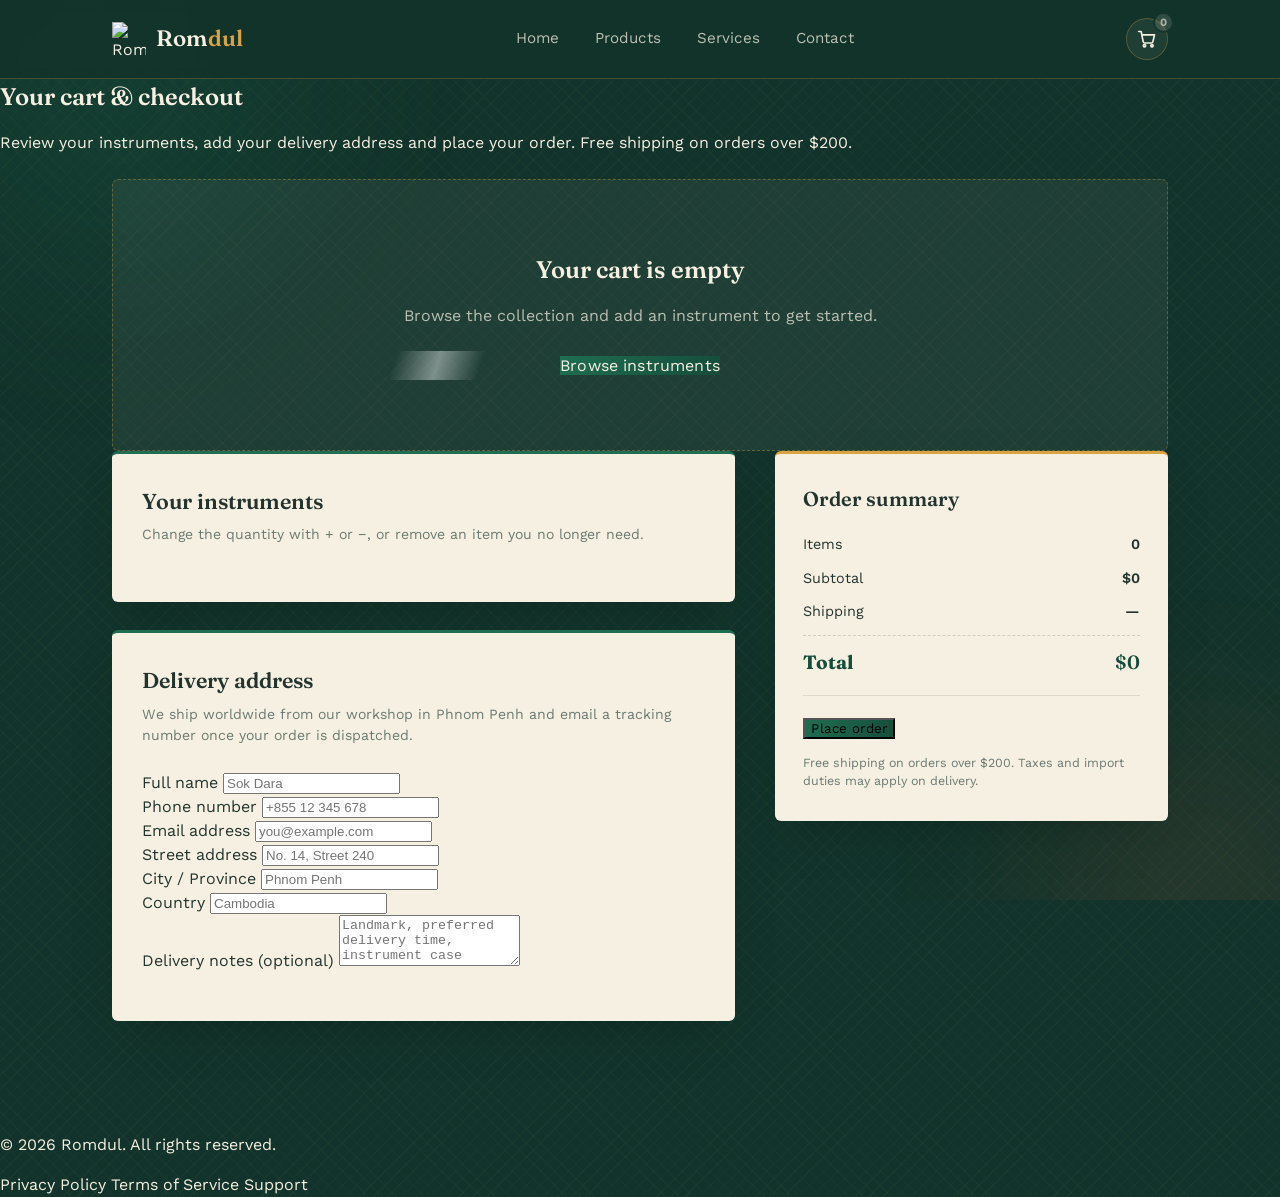
==== cart.html @ 96a2ab42 "update feature" ====
<!DOCTYPE html>
<html lang="en">
<head>
    <meta charset="UTF-8">
    <meta name="viewport" content="width=device-width, initial-scale=1.0">
    <meta name="description" content="Romdul — Review your cart, enter your delivery address and place an order for handcrafted Khmer musical instruments.">
    <meta name="keywords" content="Romdul, cart, checkout, Khmer instruments, delivery address, buy Khmer instruments">
    <meta name="author" content="Romdul">
    <meta name="robots" content="noindex, follow">
    <meta name="theme-color" content="#000000">
    <meta property="og:type" content="website">
    <meta property="og:title" content="Romdul — Cart &amp; Checkout">
    <meta property="og:description" content="Review your instruments, add a delivery address and place your order.">
    <meta property="og:url" content="https://www.romdul.com/cart.html">
    <meta name="twitter:card" content="summary_large_image">
    <meta name="twitter:title" content="Romdul — Cart &amp; Checkout">
    <title>Cart &amp; Checkout — Romdul</title>
    <link rel="icon" type="image/x-icon" href="/favicon.ico">
    <link rel="preconnect" href="https://fonts.googleapis.com">
    <link rel="preconnect" href="https://fonts.gstatic.com" crossorigin>
    <link rel="stylesheet" href="https://fonts.googleapis.com/css2?family=Fraunces:wght@400;600;700&amp;family=Work+Sans:wght@400;500;600&amp;display=swap">
    <link rel="stylesheet" href="style.css">
</head>
<body>
    <div class="scroll-progress" aria-hidden="true"></div>
    <div class="bg-decor" aria-hidden="true">
        <span class="orb orb-one"></span>
        <span class="orb orb-two"></span>
        <span class="ember"></span>
        <span class="ember"></span>
        <span class="ember"></span>
        <span class="ember"></span>
        <span class="ember"></span>
        <span class="ember"></span>
        <span class="ember"></span>
        <span class="ember"></span>
    </div>
    <header class="navbar">
        <input type="checkbox" id="nav-toggle" class="nav-toggle-input" aria-label="Open navigation menu">
        <div class="navbar-container">
            <a href="index.html" class="navbar-logo" aria-label="Romdul Home">
                <img src="Romdoul-flower-drawing.png" alt="Romdul Logo" class="logo-image">
                <span class="logo-text">
                    <span class="logo-rom">Rom</span><span class="logo-dul">dul</span>
                </span>
            </a>
            <nav class="navbar-nav" aria-label="Main navigation">
                <a href="index.html" class="nav-link">Home</a>
                <a href="products.html" class="nav-link">Products</a>
                <a href="services.html" class="nav-link">Services</a>
                <a href="contact.html" class="nav-link">Contact</a>
            </nav>
            <label for="nav-toggle" class="navbar-toggle" aria-label="Toggle navigation">
                <span></span><span></span><span></span>
            </label>
        </div>
        <nav class="navbar-nav-mobile" aria-label="Mobile navigation">
            <a href="index.html" class="nav-link">Home</a>
            <a href="products.html" class="nav-link">Products</a>
            <a href="services.html" class="nav-link">Services</a>
            <a href="contact.html" class="nav-link">Contact</a>
        </nav>
    </header>

    <main>
        <section class="page-hero">
            <div class="page-hero-eyebrow-mark" aria-hidden="true"></div>
            <h1>Your cart &amp; checkout</h1>
            <p>Review your instruments, add your delivery address and place your order. Free shipping on orders over $200.</p>
        </section>

        <div class="cart-container" data-cart-page>
            <noscript>
                <p class="product-missing">Please enable JavaScript to view your cart and place an order.</p>
            </noscript>

            <div class="cart-empty" id="cart-empty" hidden>
                <h2>Your cart is empty</h2>
                <p>Browse the collection and add an instrument to get started.</p>
                <a class="btn btn-primary" href="products.html">Browse instruments</a>
            </div>

            <div class="cart-layout" id="cart-layout" hidden>
                <div class="cart-main">
                    <section class="cart-panel">
                        <h2>Your instruments</h2>
                        <p class="cart-panel-note">Change the quantity with + or −, or remove an item you no longer need.</p>
                        <div class="cart-items" id="cart-items"></div>
                    </section>

                    <section class="cart-panel">
                        <h2>Delivery address</h2>
                        <p class="cart-panel-note">We ship worldwide from our workshop in Phnom Penh and email a tracking number once your order is dispatched.</p>
                        <form class="auth-form" id="checkout-form" action="/order" method="POST" data-custom-submit novalidate>
                            <div class="form-row">
                                <div class="form-group">
                                    <label for="order-name">Full name</label>
                                    <input type="text" id="order-name" name="name" placeholder="Sok Dara" required autocomplete="name">
                                </div>
                                <div class="form-group">
                                    <label for="order-phone">Phone number</label>
                                    <input type="tel" id="order-phone" name="phone" placeholder="+855 12 345 678" required autocomplete="tel">
                                </div>
                            </div>
                            <div class="form-group">
                                <label for="order-email">Email address</label>
                                <input type="email" id="order-email" name="email" placeholder="you@example.com" required autocomplete="email">
                            </div>
                            <div class="form-group">
                                <label for="order-address">Street address</label>
                                <input type="text" id="order-address" name="address" placeholder="No. 14, Street 240" required autocomplete="street-address">
                            </div>
                            <div class="form-row">
                                <div class="form-group">
                                    <label for="order-city">City / Province</label>
                                    <input type="text" id="order-city" name="city" placeholder="Phnom Penh" required autocomplete="address-level2">
                                </div>
                                <div class="form-group">
                                    <label for="order-country">Country</label>
                                    <input type="text" id="order-country" name="country" placeholder="Cambodia" required autocomplete="country-name">
                                </div>
                            </div>
                            <div class="form-group">
                                <label for="order-notes">Delivery notes (optional)</label>
                                <textarea id="order-notes" name="notes" rows="3" placeholder="Landmark, preferred delivery time, instrument case colour..."></textarea>
                            </div>
                        </form>
                    </section>
                </div>

                <aside class="cart-side">
                    <div class="order-summary">
                        <h2>Order summary</h2>
                        <div class="summary-rows">
                            <div class="summary-line"><span>Items</span><span id="sum-count">0</span></div>
                            <div class="summary-line"><span>Subtotal</span><span id="sum-subtotal">$0</span></div>
                            <div class="summary-line"><span>Shipping</span><span id="sum-shipping">—</span></div>
                            <div class="summary-line summary-line-total"><span>Total</span><span id="sum-total">$0</span></div>
                        </div>
                        <button type="submit" form="checkout-form" class="btn btn-primary btn-block" id="place-order">Place order</button>
                        <p class="summary-note">Free shipping on orders over $200. Taxes and import duties may apply on delivery.</p>
                    </div>
                </aside>
            </div>

            <section class="order-confirmation" id="order-confirmation" hidden>
                <h2>Thank you — your order is confirmed</h2>
                <p class="order-confirmation-number">Order number <strong id="order-number">RMD-000000</strong></p>
                <div class="order-confirmation-rows" id="order-confirmation-rows"></div>
                <p class="order-confirmation-note">This is a static demo, so no payment was taken and nothing will ship. Connect the checkout to a real payment provider to go live.</p>
                <a class="btn btn-outline" href="products.html">Continue shopping</a>
            </section>
        </div>
    </main>

    <footer class="site-footer">
        <div class="footer-container">
            <p class="footer-copyright">&copy; 2026 Romdul. All rights reserved.</p>
            <div class="footer-links">
                <a href="#">Privacy Policy</a>
                <a href="#">Terms of Service</a>
                <a href="#">Support</a>
            </div>
        </div>
    </footer>
    <script src="script.js" defer></script>
</body>
</html>
---- style.css ----
:root {
  /* <!-- this is vireakech website --> */
  --ink: #12332b;              
  --ink-soft: #17392f;
  --rom-green: #1f6e52;        
  --rom-green-dark: #154d3a;
  --dul-yellow: #d9a441;       
  --dul-yellow-dark: #b9862d;
  --ivory: #f6f0e2;            
  --ivory-dim: #ece3cf;
  --clay: #b85c38;             
  --ink-text: #23342f;
  --muted-text: #6b7a72;

  
  --font-display: "Fraunces", "Iowan Old Style", Georgia, serif;
  --font: "Work Sans", "Segoe UI", sans-serif;

  
  --transition: 0.2s ease;
  --radius: 6px;
  --shadow-card: 0 18px 40px -20px rgba(10, 30, 22, 0.55);
}

@media (prefers-reduced-motion: reduce) {
  * {
    animation-duration: 0.001ms !important;
    animation-iteration-count: 1 !important;
    transition-duration: 0.001ms !important;
  }
}

*,
*::before,
*::after {
  box-sizing: border-box;
}

html {
  scroll-behavior: smooth;
}

body {
  margin: 0;
  font-family: var(--font);
  color: var(--ivory);
  background-color: var(--ink);
  
  background-image:
    repeating-linear-gradient(
      135deg,
      rgba(217, 164, 65, 0.035) 0px,
      rgba(217, 164, 65, 0.035) 1px,
      transparent 1px,
      transparent 10px
    ),
    repeating-linear-gradient(
      45deg,
      rgba(246, 240, 226, 0.02) 0px,
      rgba(246, 240, 226, 0.02) 1px,
      transparent 1px,
      transparent 10px
    );
  min-height: 100vh;
  line-height: 1.5;
}

img {
  max-width: 100%;
  display: block;
}

a {
  color: inherit;
  text-decoration: none;
}

button {
  font-family: inherit;
}

:focus-visible {
  outline: 2px solid var(--dul-yellow);
  outline-offset: 3px;
  border-radius: 3px;
}

h1, h2, h3 {
  font-family: var(--font-display);
  margin: 0;
  color: var(--ivory);
  font-weight: 600;
}

/* ============ NAVBAR ============ */

.navbar {
  border-bottom: 1px solid rgba(217, 164, 65, 0.25);
  background-color: rgba(18, 51, 43, 0.9);
  backdrop-filter: blur(6px);
  position: sticky;
  top: 0;
  z-index: 20;
}

.navbar-container {
  max-width: 1120px;
  margin: 0 auto;
  padding: 18px 32px;
  display: flex;
  align-items: center;
  justify-content: space-between;
  gap: 24px;
}

.navbar-logo {
  display: flex;
  align-items: center;
  gap: 10px;
}

.logo-image {
  width: 34px;
  height: 34px;
  object-fit: contain;
}

.logo-text {
  font-family: var(--font-display);
  font-size: 1.4rem;
  font-weight: 600;
  letter-spacing: 0.01em;
}

.logo-rom {
  color: var(--ivory);
}

.logo-dul {
  color: var(--dul-yellow);
}

.navbar-nav {
  display: flex;
  gap: 32px;
}

.nav-link {
  font-size: 0.95rem;
  color: rgba(246, 240, 226, 0.75);
  padding: 6px 2px;
  border-bottom: 2px solid transparent;
  transition: color var(--transition), border-color var(--transition);
}

.nav-link:hover {
  color: var(--ivory);
}

.nav-link.active {
  color: var(--dul-yellow);
  border-bottom-color: var(--dul-yellow);
}

/* ============ MOBILE NAV TOGGLE ============ */

.nav-toggle-input {
  position: absolute;
  opacity: 0;
  width: 0;
  height: 0;
}

.navbar-toggle {
  display: none;
  flex-direction: column;
  justify-content: center;
  gap: 5px;
  width: 40px;
  height: 40px;
  padding: 8px;
  cursor: pointer;
  z-index: 30;
  background: transparent;
  border: none;
  border-radius: 6px;
  transition: background-color 0.2s ease;
}

.navbar-toggle:hover {
  background-color: rgba(217, 164, 65, 0.1);
  width: 32px;
  height: 32px;
  background: none;
  border: none;
  cursor: pointer;
  padding: 0;
}

.navbar-toggle span {
  display: block;
  height: 2.5px;
  width: 100%;
  background-color: var(--ivory);

  border-radius: 3px;
  transition: transform 0.3s cubic-bezier(0.4, 0, 0.2, 1), opacity 0.3s ease;
  transform-origin: center;
}

.nav-toggle-input:checked ~ .navbar-container .navbar-toggle span:nth-child(1) {
  transform: translateY(8px) rotate(45deg);

  border-radius: 2px;
  transition: transform var(--transition), opacity var(--transition);
}

.navbar-toggle.is-active span:nth-child(1) {
  transform: translateY(7px) rotate(45deg);

}

.navbar-toggle.is-active span:nth-child(2) {
  opacity: 0;
  transform: scaleX(0);
}


.nav-toggle-input:checked ~ .navbar-container .navbar-toggle span:nth-child(3) {
  transform: translateY(-8px) rotate(-45deg);
}

.navbar-toggle:hover span {
  background-color: var(--dul-yellow);
}

.navbar-nav-mobile {
  display: none;
  flex-direction: column;
  background-color: var(--ink);
  border-top: 2px solid var(--dul-yellow);
  box-shadow: 0 12px 24px rgba(0, 0, 0, 0.4);
  overflow: hidden;
  animation: slideDown 0.3s cubic-bezier(0.4, 0, 0.2, 1);
}

@keyframes slideDown {
  from {
    opacity: 0;
    transform: translateY(-10px);
  }
  to {
    opacity: 1;
    transform: translateY(0);
  }
}

.nav-toggle-input:checked ~ .navbar-nav-mobile {

.navbar-toggle.is-active span:nth-child(3) {
  transform: translateY(-7px) rotate(-45deg);
}

.navbar-nav-mobile {
  display: none;
  flex-direction: column;
  border-top: 1px solid rgba(217, 164, 65, 0.2);
  padding: 8px 32px 16px;
}

.navbar-nav-mobile.is-open {

  display: flex;
}

.navbar-nav-mobile .nav-link {

  padding: 18px 32px;
  border-bottom: 1px solid rgba(217, 164, 65, 0.12);
  font-size: 1.15rem;
  font-weight: 500;
  color: rgba(246, 240, 226, 0.85);
  display: block;
  transition: all 0.2s ease;
  text-decoration: none;
  position: relative;
}

.navbar-nav-mobile .nav-link::before {
  content: ';
  position: absolute;
  left: 0;
  top: 0;
  bottom: 0;
  width: 3px;
  background-color: var(--dul-yellow);
  transform: scaleY(0);
  transition: transform 0.2s ease;
}

.navbar-nav-mobile .nav-link:hover,
.navbar-nav-mobile .nav-link:focus {
  color: var(--dul-yellow);
  background-color: rgba(217, 164, 65, 0.08);
  padding-left: 40px;
  outline: none;
}

.navbar-nav-mobile .nav-link:hover::before,
.navbar-nav-mobile .nav-link:focus::before {
  transform: scaleY(1);
}

.navbar-nav-mobile .nav-link.active {
  color: var(--dul-yellow);
  background-color: rgba(217, 164, 65, 0.12);
  font-weight: 600;
}

.navbar-nav-mobile .nav-link.active::before {
  transform: scaleY(1);

  padding: 12px 0;
  border-bottom: 1px solid rgba(217, 164, 65, 0.12);

}

.navbar-nav-mobile .nav-link:last-child {
  border-bottom: none;
}

/* ============ SHARED PAGE HERO ============ */.page-hero {
  max-width: 1120px;
  margin: 0 auto;
  padding: 64px 32px 8px;
  text-align: center;
  position: relative;
}

.page-hero-eyebrow-mark {
  width: 30px;
  height: 30px;
  margin: 0 auto 22px;
  border-radius: 50%;
  background-color: var(--ink);
  background-image: repeating-conic-gradient(
    var(--dul-yellow) 0deg 18deg,
    transparent 18deg 45deg
  );
  box-shadow: 0 0 0 6px rgba(217, 164, 65, 0.08), 0 0 18px rgba(217, 164, 65, 0.25);
}

.page-hero h1 {
  font-size: clamp(2rem, 4vw, 2.75rem);
  max-width: 620px;
  margin: 0 auto 16px;
}

.page-hero p {
  max-width: 520px;
  margin: 0 auto;
  color: rgba(246, 240, 226, 0.7);
  font-size: 1rem;
}

.section-divider {
  max-width: 1120px;
  margin: 48px auto;
  padding: 0 32px;
  display: flex;
  align-items: center;
  gap: 16px;
}

.section-divider::before,
.section-divider::after {
  content: "";
  flex: 1;
  height: 1px;
  background: linear-gradient(to right, transparent, rgba(217, 164, 65, 0.4), transparent);
}

.section-divider span {
  font-family: var(--font-display);
  font-size: 0.85rem;
  color: var(--dul-yellow);
  letter-spacing: 0.03em;
  white-space: nowrap;
}

/* ============ AUTH (HOME) ============ */

.auth-container {
  padding: 72px 24px 96px;
  display: flex;
  justify-content: center;
}

.auth-wrapper {
  position: relative;
  width: 100%;
  max-width: 920px;
  display: grid;
  grid-template-columns: 1fr 1fr;
  gap: 56px;
}

.auth-wrapper::before {
  content: "";
  position: absolute;
  top: 0;
  bottom: 0;
  left: 50%;
  width: 1px;
  background: linear-gradient(
    to bottom,
    transparent,
    rgba(217, 164, 65, 0.4) 15%,
    rgba(217, 164, 65, 0.4) 85%,
    transparent
  );
  transform: translateX(-0.5px);
}

.auth-wrapper::after {
  content: "";
  position: absolute;
  top: 50%;
  left: 50%;
  width: 34px;
  height: 34px;
  border-radius: 50%;
  transform: translate(-50%, -50%);
  background-color: var(--ink);
  background-image: repeating-conic-gradient(
    var(--dul-yellow) 0deg 18deg,
    transparent 18deg 45deg
  );
  box-shadow: 0 0 0 6px var(--ink), 0 0 18px rgba(217, 164, 65, 0.35);
}

.auth-card {
  background-color: var(--ivory);
  color: var(--ink-text);
  border-radius: var(--radius);
  padding: 40px 36px 36px;
  box-shadow: var(--shadow-card);
  position: relative;
  overflow: hidden;
}

.login-card {
  border-top: 3px solid var(--rom-green);
}

.register-card {
  border-top: 3px solid var(--dul-yellow);
}

.card-header {
  margin-bottom: 28px;
}

.card-header h2 {
  font-size: 1.6rem;
  margin-bottom: 6px;
}

.card-header p {
  margin: 0;
  color: var(--muted-text);
  font-size: 0.92rem;
}

.auth-form {
  display: flex;
  flex-direction: column;
  gap: 18px;
}

.form-group {
  display: flex;
  flex-direction: column;
  gap: 6px;
  text-align: left;
}

.form-group label {
  font-size: 0.85rem;
  font-weight: 600;
  color: var(--ink-text);
}

.form-group input,
.form-group textarea,
.form-group select {
  font-family: var(--font);
  font-size: 0.95rem;
  padding: 11px 14px;
  border: 1px solid rgba(35, 52, 47, 0.18);
  border-radius: var(--radius);
  background-color: #ffffff;
  color: var(--ink-text);
  transition: border-color var(--transition), box-shadow var(--transition);
  resize: vertical;
}

.form-group input::placeholder,
.form-group textarea::placeholder {
  color: rgba(35, 52, 47, 0.4);
}

.form-group input:hover,
.form-group textarea:hover,
.form-group select:hover {
  border-color: rgba(31, 110, 82, 0.45);
}

.form-group input:focus,
.form-group textarea:focus,
.form-group select:focus {
  outline: none;
  border-color: var(--rom-green);
  box-shadow: 0 0 0 3px rgba(31, 110, 82, 0.15);
}

.form-group input:required:invalid:not(:placeholder-shown) {
  border-color: var(--clay);
}

.form-options {
  display: flex;
  align-items: center;
  justify-content: space-between;
  gap: 12px;
  margin-top: 2px;
}

.checkbox-label {
  display: flex;
  align-items: center;
  gap: 8px;
  font-size: 0.85rem;
  color: var(--ink-text);
  cursor: pointer;
}

.checkbox-label input[type="checkbox"] {
  width: 16px;
  height: 16px;
  accent-color: var(--rom-green);
  cursor: pointer;
}

.forgot-link,
.switch-link,
.terms-link {
  font-size: 0.85rem;
  font-weight: 600;
  color: var(--dul-yellow-dark);
  transition: color var(--transition);
}

.forgot-link:hover,
.switch-link:hover,
.terms-link:hover {
  color: var(--rom-green);
  text-decoration: underline;
}

.btn {
  display: inline-flex;
  align-items: center;
  justify-content: center;
  padding: 12px 24px;
  font-family: var(--font);
  font-size: 0.95rem;
  font-weight: 600;
  border-radius: var(--radius);
  border: 1px solid transparent;
  cursor: pointer;
  transition: background-color var(--transition), color var(--transition),
    border-color var(--transition), transform var(--transition);
}

.btn:active {
  transform: translateY(1px);
}

.btn-primary {
  background-color: var(--rom-green);
  color: var(--ivory);
}

.btn-primary:hover {
  background-color: var(--rom-green-dark);
}

.register-card .btn-primary {
  background-color: var(--dul-yellow);
  color: var(--ink-soft);
}

.register-card .btn-primary:hover {
  background-color: var(--dul-yellow-dark);
}

.btn-block {
  width: 100%;
  margin-top: 6px;
}

.card-footer {
  margin-top: 22px;
  text-align: center;
}

.card-footer p {
  margin: 0;
  font-size: 0.88rem;
  color: var(--muted-text);
}

/* ============ PRODUCTS (INSTRUMENTS) ============ */

.products-container {
  max-width: 1120px;
  margin: 0 auto;
  padding: 8px 32px 96px;
}

.product-grid {
  display: grid;
  grid-template-columns: repeat(auto-fit, minmax(240px, 1fr));
  gap: 28px;
}

.product-card {
  background-color: var(--ivory);
  color: var(--ink-text);
  border-radius: var(--radius);
  padding: 28px 24px 24px;
  box-shadow: var(--shadow-card);
  border-top: 3px solid var(--rom-green);
  display: flex;
  flex-direction: column;
  gap: 14px;
}

.product-card:nth-child(3n+2) {
  border-top-color: var(--dul-yellow);
}

.product-card:nth-child(3n) {
  border-top-color: var(--clay);
}

.product-icon {
  width: 64px;
  height: 64px;
  border-radius: 50%;
  background-color: var(--ivory-dim);
  display: flex;
  align-items: center;
  justify-content: center;
  flex-shrink: 0;
}

.product-icon svg {
  width: 36px;
  height: 36px;
  stroke: var(--rom-green-dark);
  fill: none;
}

.product-card:nth-child(3n+2) .product-icon svg {
  stroke: var(--dul-yellow-dark);
}

.product-card:nth-child(3n) .product-icon svg {
  stroke: var(--clay);
}

/* Product image styles */
.product-image-wrapper {
  width: 100%;
  height: 200px;
  border-radius: var(--radius);
  overflow: hidden;
  background-color: var(--ivory-dim);
  flex-shrink: 0;
}

.product-image {
  width: 100%;
  height: 100%;
  object-fit: cover;
  object-position: center;
  transition: transform 0.3s ease;
}

.product-card:hover .product-image {
  transform: scale(1.03);
}

.product-name-km {
  font-family: var(--font-display);
  font-size: 1.25rem;
  color: var(--ink-text);
  margin-bottom: 2px;
}

.product-name-en {
  font-size: 0.82rem;
  text-transform: uppercase;
  letter-spacing: 0.06em;
  color: var(--muted-text);
  font-weight: 600;
}

.product-desc {
  font-size: 0.9rem;
  color: var(--ink-text);
  line-height: 1.55;
  flex-grow: 1;
}

.product-footer {
  display: flex;
  align-items: center;
  justify-content: space-between;
  gap: 12px;
  padding-top: 10px;
  border-top: 1px solid rgba(35, 52, 47, 0.1);
}

.product-price {
  font-family: var(--font-display);
  font-size: 1.15rem;
  font-weight: 600;
  color: var(--rom-green-dark);
}

.product-card:nth-child(3n+2) .product-price {
  color: var(--dul-yellow-dark);
}

.product-card:nth-child(3n) .product-price {
  color: var(--clay);
}

.product-stock {
  font-size: 0.78rem;
  color: var(--muted-text);
}

.btn-small {
  padding: 8px 16px;
  font-size: 0.85rem;
}

/* ============ SERVICES ============ */

.services-container {
  max-width: 1120px;
  margin: 0 auto;
  padding: 8px 32px 96px;
}

.services-grid {
  display: grid;
  grid-template-columns: repeat(auto-fit, minmax(260px, 1fr));
  gap: 24px;
  margin-bottom: 56px;
}

.service-card {
  background-color: var(--ivory);
  color: var(--ink-text);
  border-radius: var(--radius);
  padding: 30px 26px;
  box-shadow: var(--shadow-card);
  display: flex;
  flex-direction: column;
  gap: 12px;
}

.service-icon {
  width: 46px;
  height: 46px;
  border-radius: 50%;
  background-color: var(--ivory-dim);
  display: flex;
  align-items: center;
  justify-content: center;
}

.service-icon svg {
  width: 26px;
  height: 26px;
  stroke: var(--rom-green-dark);
  fill: none;
}

.service-card h3 {
  font-size: 1.15rem;
  color: var(--ink-text);
}

.service-card p {
  margin: 0;
  font-size: 0.9rem;
  color: var(--muted-text);
  line-height: 1.55;
}

.process-strip {
  background-color: rgba(246, 240, 226, 0.06);
  border: 1px solid rgba(217, 164, 65, 0.2);
  border-radius: var(--radius);
  padding: 36px 32px;
  display: grid;
  grid-template-columns: repeat(auto-fit, minmax(200px, 1fr));
  gap: 28px;
}

.process-step {
  display: flex;
  flex-direction: column;
  gap: 8px;
}

.process-step .step-label {
  font-family: var(--font-display);
  font-size: 1.4rem;
  color: var(--dul-yellow);
}

.process-step h4 {
  margin: 0;
  font-family: var(--font-display);
  font-size: 1.05rem;
  color: var(--ivory);
  font-weight: 600;
}

.process-step p {
  margin: 0;
  font-size: 0.88rem;
  color: rgba(246, 240, 226, 0.65);
  line-height: 1.5;
}

/* ============ CONTACT ============ */

.contact-container {
  max-width: 1120px;
  margin: 0 auto;
  padding: 8px 32px 96px;
}

.contact-grid {
  display: grid;
  grid-template-columns: 1.1fr 0.9fr;
  gap: 48px;
  align-items: start;
}

.contact-form-card {
  background-color: var(--ivory);
  color: var(--ink-text);
  border-radius: var(--radius);
  padding: 40px 36px;
  box-shadow: var(--shadow-card);
  border-top: 3px solid var(--rom-green);
}

.contact-form-card h2 {
  font-size: 1.5rem;
  color: var(--ink-text);
  margin-bottom: 6px;
}

.contact-form-card > p {
  margin: 0 0 26px;
  color: var(--muted-text);
  font-size: 0.92rem;
}

.contact-form {
  display: flex;
  flex-direction: column;
  gap: 18px;
}

.form-row {
  display: grid;
  grid-template-columns: 1fr 1fr;
  gap: 18px;
}

.form-status {
  display: none;
  font-size: 0.88rem;
  color: var(--rom-green-dark);
  background-color: rgba(31, 110, 82, 0.08);
  border: 1px solid rgba(31, 110, 82, 0.25);
  border-radius: var(--radius);
  padding: 12px 14px;
}

.form-status.is-visible {
  display: block;
}

.contact-info-card {
  background-color: rgba(246, 240, 226, 0.06);
  border: 1px solid rgba(217, 164, 65, 0.2);
  border-radius: var(--radius);
  padding: 36px 32px;
  display: flex;
  flex-direction: column;
  gap: 26px;
}

.contact-info-card h3 {
  font-size: 1.2rem;
}

.info-item {
  display: flex;
  gap: 14px;
  align-items: flex-start;
}

.info-icon {
  width: 38px;
  height: 38px;
  border-radius: 50%;
  background-color: rgba(217, 164, 65, 0.12);
  display: flex;
  align-items: center;
  justify-content: center;
  flex-shrink: 0;
}

.info-icon svg {
  width: 20px;
  height: 20px;
  stroke: var(--dul-yellow);
  fill: none;
}

.info-item h4 {
  margin: 0 0 3px;
  font-size: 0.92rem;
  font-family: var(--font);
  font-weight: 600;
  color: var(--ivory);
}

.info-item p,
.info-item a {
  margin: 0;
  font-size: 0.88rem;
  color: rgba(246, 240, 226, 0.7);
  line-height: 1.5;
}

.info-item a:hover {
  color: var(--dul-yellow);
}

.social-row {
  display: flex;
  gap: 12px;
  padding-top: 4px;
  border-top: 1px solid rgba(217, 164, 65, 0.2);
  margin-top: 4px;
  padding-top: 20px;
}
.social-row a {
  width: 36px;
  height: 36px;
  border-radius: 50%;
  border: 1px solid rgba(217, 164, 65, 0.35);
  display: flex;
  align-items: center;
  justify-content: center;
  transition: background-color var(--transition), border-color var(--transition);
}

.social-row a svg {
  width: 16px;
  height: 16px;
  stroke: var(--dul-yellow);
  fill: none;
}

.social-row a:hover {
  background-color: rgba(217, 164, 65, 0.15);
  border-color: var(--dul-yellow);
}

.map-frame {
  border-radius: var(--radius);
  overflow: hidden;
  border: 1px solid rgba(217, 164, 65, 0.2);
  aspect-ratio: 16 / 9;
}

.map-frame iframe {
  width: 100%;
  height: 100%;
  border: 0;
  display: block;
}

  /* ============ ENHANCED CONTACT PAGE STYLES ============ */

  .contact-form-card {
    border-top: 4px solid var(--rom-green);
    position: relative;
    overflow: hidden;
  }

  .contact-form-card::before {
    content: '';
    position: absolute;
    top: 0; left: 0; right: 0; bottom: 0;
    background: linear-gradient(135deg, rgba(31, 110, 82, 0.03) 0%, transparent 50%);
    pointer-events: none;
  }

  .contact-form input,
  .contact-form textarea {
    background-color: var(--ink);
    border: 2px solid rgba(217, 164, 65, 0.2);
    color: var(--ivory);
    transition: all 0.3s ease;
  }

  .contact-form input:focus,
  .contact-form textarea:focus {
    border-color: var(--dul-yellow);
    box-shadow: 0 0 0 3px rgba(217, 164, 65, 0.15);
    outline: none;
  }

  .contact-form .btn-primary {
    background: linear-gradient(135deg, var(--rom-green) 0%, var(--rom-green-dark) 100%);
    border: none;
    transition: all 0.3s ease;
  }

  .contact-form .btn-primary:hover {
    transform: translateY(-2px);
    box-shadow: 0 6px 20px rgba(31, 110, 82, 0.4);
  }

  .contact-info-card {
    background: linear-gradient(135deg, rgba(18, 51, 43, 0.95) 0%, rgba(31, 110, 82, 0.85) 100%);
    border: 1px solid rgba(217, 164, 65, 0.3);
  }

  .contact-info-card h3 {
    color: var(--dul-yellow);
  }

  .info-item {
    padding: 12px 0;
    border-bottom: 1px solid rgba(217, 164, 65, 0.1);
  }

  .info-item:last-child {
    border-bottom: none;
    padding-bottom: 0;
  }

  .info-item:first-child {
    padding-top: 0;
  }

  .info-icon {
    background: linear-gradient(135deg, rgba(217, 164, 65, 0.2) 0%, rgba(217, 164, 65, 0.1) 100%);
    border: 1px solid rgba(217, 164, 65, 0.3);
    transition: all 0.3s ease;
  }

  .info-item:hover .info-icon {
    background: linear-gradient(135deg, rgba(217, 164, 65, 0.3) 0%, rgba(217, 164, 65, 0.2) 100%);
    transform: scale(1.1);
  }

  .social-row {
    margin-top: 24px;
    padding-top: 24px;
  }

  .social-row a {
    background: rgba(246, 240, 226, 0.05);
    border: 1px solid rgba(217, 164, 65, 0.3);
    transition: all 0.3s ease;
  }

  .social-row a:hover {
    background: var(--dul-yellow);
    border-color: var(--dul-yellow);
    transform: translateY(-3px);
    box-shadow: 0 4px 12px rgba(217, 164, 65, 0.3);
  }

  .map-frame {
    border: 2px solid rgba(217, 164, 65, 0.3);
    transition: all 0.3s ease;
  }

  .map-frame:hover {
    border-color: var(--dul-yellow);
    box-shadow: 0 8px 24px rgba(0, 0, 0, 0.3);
  }


  /* ============ ENHANCED SERVICES PAGE STYLES ============ */

  .services-grid {
    perspective: 1000px;
  }

  .service-card {
    background: linear-gradient(145deg, var(--ivory) 0%, rgba(236, 227, 207, 0.8) 100%);
    border: 1px solid rgba(217, 164, 65, 0.2);
    position: relative;
    overflow: hidden;
    transition: all 0.4s cubic-bezier(0.4, 0, 0.2, 1);
    transform-style: preserve-3d;
  }

  .service-card::before {
    content: '';
    position: absolute;
    top: 0; left: 0; right: 0; bottom: 0;
    background: linear-gradient(135deg, rgba(217, 164, 65, 0.1) 0%, transparent 50%, rgba(31, 110, 82, 0.05) 100%);
    opacity: 0;
    transition: opacity 0.3s ease;
    pointer-events: none;
  }

  .service-card:hover {
    transform: translateY(-8px) scale(1.02);
    border-color: var(--dul-yellow);
    box-shadow: 0 16px 40px rgba(31, 110, 82, 0.3), 0 4px 12px rgba(217, 164, 65, 0.2);
  }

  .service-card:hover::before {
    opacity: 1;
  }

  .service-icon {
    width: 56px;
    height: 56px;
    border-radius: 16px;
    background: linear-gradient(135deg, var(--rom-green) 0%, var(--rom-green-dark) 100%);
    display: flex;
    align-items: center;
    justify-content: center;
    transition: all 0.3s ease;
    position: relative;
    z-index: 1;
  }

  .service-icon svg {
    width: 28px;
    height: 28px;
    stroke: var(--ivory);
    fill: none;
  }

  .service-card:hover .service-icon {
    transform: scale(1.1) rotate(5deg);
    box-shadow: 0 8px 20px rgba(31, 110, 82, 0.4);
  }

  .service-card h3 {
    color: var(--ink);
    font-size: 1.25rem;
    position: relative;
    z-index: 1;
    padding-bottom: 8px;
    border-bottom: 2px solid rgba(217, 164, 65, 0.2);
  }

  .service-card:hover h3 {
    border-bottom-color: var(--dul-yellow);
  }

  .service-card p {
    color: var(--muted-text);
    line-height: 1.6;
    position: relative;
    z-index: 1;
  }

  .section-divider {
    text-align: center;
    margin: 48px 0;
    position: relative;
  }

  .section-divider span {
    background: var(--ink);
    color: var(--dul-yellow);
    padding: 10px 32px;
    font-size: 0.9rem;
    font-weight: 600;
    letter-spacing: 2px;
    text-transform: uppercase;
    position: relative;
    z-index: 1;
    box-shadow: 0 4px 12px rgba(0, 0, 0, 0.3);
  }

  .section-divider::before {
    content: '';
    position: absolute;
    top: 50%;
    left: 0; right: 0;
    height: 1px;
    background: linear-gradient(90deg, transparent, rgba(217, 164, 65, 0.4), transparent);
    transform: translateY(-50%);
  }

  .process-strip {
    background: linear-gradient(135deg, rgba(18, 51, 43, 0.9) 0%, rgba(31, 110, 82, 0.8) 100%);
    border: 1px solid rgba(217, 164, 65, 0.3);
    position: relative;
    overflow: hidden;
  }

  .process-strip::before {
    content: '';
    position: absolute;
    top: 0; left: 0; right: 0; bottom: 0;
    background: 
      radial-gradient(circle at 20% 30%, rgba(217, 164, 65, 0.1) 0%, transparent 50%),
      radial-gradient(circle at 80% 70%, rgba(217, 164, 65, 0.08) 0%, transparent 50%);
    pointer-events: none;
  }

  .process-step {
    position: relative;
    z-index: 1;
    padding: 24px;
    border-left: 3px solid transparent;
    transition: all 0.3s ease;
  }

  .process-step:hover {
    border-left-color: var(--dul-yellow);
    background: rgba(217, 164, 65, 0.05);
  }

  .step-label {
    display: inline-block;
    background: var(--dul-yellow);
    color: var(--ink);
    padding: 4px 12px;
    font-size: 0.85rem;
    font-weight: 700;
    border-radius: 4px;
    margin-bottom: 12px;
    transition: all 0.3s ease;
  }

  .process-step:hover .step-label {
    background: var(--ivory);
    color: var(--rom-green-dark);
    transform: scale(1.05);
  }

  .process-step h4 {
    color: var(--ivory);
    font-size: 1.1rem;
    margin-bottom: 8px;
  }

  .process-step p {
    color: rgba(246, 240, 226, 0.7);
    font-size: 0.9rem;
    line-height: 1.5;
  }


/* ============ FOOTER ============ */

.site-footer {
  border-top: 1px solid rgba(217, 164, 65, 0.2);
  padding: 28px 24px;
}

.footer-container {
  max-width: 1120px;
  margin: 0 auto;
  display: flex;
  align-items: center;
  justify-content: space-between;
  flex-wrap: wrap;
  gap: 12px;
}

.footer-copyright {
  margin: 0;
  font-size: 0.82rem;
  color: rgba(246, 240, 226, 0.6);
}

.footer-links {
  display: flex;
  gap: 20px;
}

.footer-links a {
  font-size: 0.82rem;
  color: rgba(246, 240, 226, 0.6);
  transition: color var(--transition);
}

.footer-links a:hover {
  color: var(--dul-yellow);
}

/* ============ RESPONSIVE ============ */

@media (max-width: 860px) {
  .auth-wrapper {
    grid-template-columns: 1fr;
    max-width: 440px;
    margin: 0 auto;
    gap: 40px;
  }

  .auth-wrapper::before,
  .auth-wrapper::after {
    display: none;
  }

  .contact-grid {
    grid-template-columns: 1fr;
  }
}

@media (max-width: 768px) {
  .navbar-nav {
    display: none;
  }

  .navbar-toggle {
    display: flex;
  }
}

@media (max-width: 600px) {
  .form-row {
    grid-template-columns: 1fr;
  }
}

@media (max-width: 480px) {
  .auth-container {
    padding: 48px 16px 64px;
  }

  .auth-card,
  .contact-form-card {
    padding: 32px 24px 28px;
  }

  .form-options {
    flex-direction: column;
    align-items: flex-start;
    gap: 10px;
  }

  .page-hero {
    padding: 48px 20px 8px;
  }

  .products-container,
  .services-container,
  .contact-container {
    padding: 8px 20px 64px;
  }

  .process-strip {
    padding: 28px 22px;
  }
<<<<<<< Updated upstream
}
=======
}

/* ============================================================================
   VISUAL POLISH LAYER
   ----------------------------------------------------------------------------
   Everything below this line is additive — no rule above it is modified, so
   the original theme keeps working exactly as before. These rules add depth,
   motion and interaction states driven by script.js.

   Every animation is switched off by the prefers-reduced-motion block at the
   very bottom of this file.
   ============================================================================ */

/* ---------- 1. New keyframes ------------------------------------------- */

@keyframes orb-drift {
  from {
    transform: translate3d(0, 0, 0) scale(1);
  }
  to {
    transform: translate3d(6%, 8%, 0) scale(1.14);
  }
}

@keyframes ember-rise {
  0% {
    opacity: 0;
    transform: translate3d(0, 0, 0) scale(0.5);
  }
  12% {
    opacity: 0.7;
  }
  80% {
    opacity: 0.3;
  }
  100% {
    opacity: 0;
    transform: translate3d(30px, -108vh, 0) scale(1.2);
  }
}

@keyframes nav-drop {
  from {
    opacity: 0;
    transform: translateY(-10px);
  }
  to {
    opacity: 1;
    transform: translateY(0);
  }
}

@keyframes text-shimmer {
  0%,
  100% {
    background-position: 0% center;
  }
  50% {
    background-position: 100% center;
  }
}

@keyframes status-in {
  from {
    opacity: 0;
    transform: translateY(-6px);
  }
  to {
    opacity: 1;
    transform: translateY(0);
  }
}

@keyframes toast-in {
  from {
    opacity: 0;
    transform: translateY(14px) scale(0.96);
  }
  to {
    opacity: 1;
    transform: translateY(0) scale(1);
  }
}

@keyframes ripple-out {
  to {
    opacity: 0;
    transform: scale(1);
  }
}

@keyframes border-glow {
  0%,
  100% {
    box-shadow: 0 0 0 1px rgba(217, 164, 65, 0.28), 0 18px 40px -22px rgba(10, 30, 22, 0.6);
  }
  50% {
    box-shadow: 0 0 0 1px rgba(217, 164, 65, 0.55), 0 22px 46px -22px rgba(10, 30, 22, 0.7);
  }
}

@keyframes heart-beat {
  0%,
  100% {
    transform: scale(1);
  }
  35% {
    transform: scale(1.16);
  }
  60% {
    transform: scale(0.97);
  }
}

/* ---------- 2. Ambient background: aurora orbs + drifting embers -------- */

.bg-decor {
  position: fixed;
  inset: 0;
  z-index: -1;
  overflow: hidden;
  pointer-events: none;
}

.bg-decor .orb {
  position: absolute;
  border-radius: 50%;
  filter: blur(70px);
  opacity: 0.42;
}

.bg-decor .orb-one {
  width: 46vmax;
  height: 46vmax;
  top: -16vmax;
  left: -14vmax;
  background: radial-gradient(circle, rgba(31, 110, 82, 0.6), transparent 68%);
  animation: orb-drift 26s ease-in-out infinite alternate;
}

.bg-decor .orb-two {
  width: 38vmax;
  height: 38vmax;
  right: -12vmax;
  bottom: -18vmax;
  background: radial-gradient(circle, rgba(184, 92, 56, 0.42), transparent 70%);
  animation: orb-drift 32s ease-in-out infinite alternate-reverse;
}

.bg-decor .ember {
  position: absolute;
  bottom: -12vh;
  width: 5px;
  height: 5px;
  border-radius: 50%;
  background: radial-gradient(circle, rgba(217, 164, 65, 0.95), rgba(217, 164, 65, 0) 72%);
  opacity: 0;
  animation: ember-rise 18s linear infinite;
}

.bg-decor .ember:nth-child(3) {
  left: 6%;
  animation-duration: 19s;
  animation-delay: -2s;
}

.bg-decor .ember:nth-child(4) {
  left: 19%;
  width: 4px;
  height: 4px;
  animation-duration: 24s;
  animation-delay: -9s;
}

.bg-decor .ember:nth-child(5) {
  left: 33%;
  animation-duration: 16s;
  animation-delay: -5s;
}

.bg-decor .ember:nth-child(6) {
  left: 47%;
  width: 7px;
  height: 7px;
  animation-duration: 27s;
  animation-delay: -13s;
}

.bg-decor .ember:nth-child(7) {
  left: 61%;
  width: 4px;
  height: 4px;
  animation-duration: 21s;
  animation-delay: -7s;
}

.bg-decor .ember:nth-child(8) {
  left: 74%;
  animation-duration: 18s;
  animation-delay: -11s;
}

.bg-decor .ember:nth-child(9) {
  left: 87%;
  width: 6px;
  height: 6px;
  animation-duration: 25s;
  animation-delay: -4s;
}

.bg-decor .ember:nth-child(10) {
  left: 95%;
  width: 4px;
  height: 4px;
  animation-duration: 20s;
  animation-delay: -15s;
}

/* ---------- 3. Scroll reveal + progress bar ---------------------------- */

/* Set by script.js on below-the-fold elements only, so nothing is ever hidden
   for visitors without JavaScript. */
[data-reveal] {
  opacity: 0;
  transition: opacity 0.8s cubic-bezier(0.22, 1, 0.36, 1),
    transform 0.8s cubic-bezier(0.22, 1, 0.36, 1);
  transition-delay: var(--reveal-delay, 0ms);
  will-change: opacity, transform;
}

[data-reveal="up"] {
  transform: translateY(34px);
}

[data-reveal="down"] {
  transform: translateY(-26px);
}

[data-reveal="left"] {
  transform: translateX(-42px);
}

[data-reveal="right"] {
  transform: translateX(42px);
}

[data-reveal="zoom"] {
  transform: scale(0.9);
}

[data-reveal].is-visible {
  opacity: 1;
  transform: none;
}

.scroll-progress {
  box-shadow: 0 0 12px rgba(217, 164, 65, 0.55);
}

/* ---------- 4. Navbar ------------------------------------------------- */

.navbar {
  transition: background-color 0.3s ease, box-shadow 0.3s ease,
    border-color 0.3s ease;
}

.navbar.is-scrolled {
  background-color: rgba(14, 40, 34, 0.97);
  box-shadow: 0 14px 34px -22px rgba(0, 0, 0, 0.9);
  border-bottom-color: rgba(217, 164, 65, 0.4);
}

/* The real checkbox that drives the mobile menu. Visually hidden but still
   reachable by keyboard, so the menu works with the keyboard too. */
.nav-toggle-input {
  position: absolute;
  width: 1px;
  height: 1px;
  margin: -1px;
  padding: 0;
  border: 0;
  opacity: 0;
  pointer-events: none;
}

.navbar-logo {
  transition: transform 0.35s cubic-bezier(0.22, 1, 0.36, 1);
}

.navbar-logo:hover {
  transform: translateY(-2px);
}

.logo-image {
  animation: float-soft 5.5s ease-in-out infinite;
  transition: filter 0.35s ease;
}

.navbar-logo:hover .logo-image {
  animation-play-state: paused;
  filter: drop-shadow(0 0 10px rgba(217, 164, 65, 0.6));
}

.logo-dul {
  transition: text-shadow 0.35s ease;
}

.navbar-logo:hover .logo-dul {
  text-shadow: 0 0 14px rgba(217, 164, 65, 0.75);
}

.nav-link::after {
  transition: transform 0.32s cubic-bezier(0.22, 1, 0.36, 1);
}

.nav-link.active {
  text-shadow: 0 0 16px rgba(217, 164, 65, 0.45);
}

.nav-toggle-input:focus-visible ~ .navbar-container .navbar-toggle {
  outline: 2px solid var(--dul-yellow);
  outline-offset: 4px;
  border-radius: 4px;
}

/* ---------- 5. Mobile navigation panel --------------------------------- */

.navbar-nav-mobile {
  background-color: rgba(14, 40, 34, 0.98);
}

.navbar-nav-mobile .nav-link {
  transition: color 0.25s ease,
    padding-left 0.3s cubic-bezier(0.22, 1, 0.36, 1);
}

.navbar-nav-mobile .nav-link:hover,
.navbar-nav-mobile .nav-link:focus-visible {
  color: var(--dul-yellow);
  padding-left: 10px;
}

/* ---------- 6. Page hero ----------------------------------------------- */

/* Rotate-only variant of medallion-spin, which is written for the
   absolutely positioned auth divider. */
@keyframes mark-spin {
  from {
    transform: rotate(0deg);
  }
  to {
    transform: rotate(360deg);
  }
}

.page-hero {
  animation: fade-up 0.85s cubic-bezier(0.22, 1, 0.36, 1) both;
}

.page-hero-eyebrow-mark {
  animation: mark-spin 26s linear infinite,
    pulse-ring 5s ease-in-out infinite;
}

.page-hero h1 {
  animation: page-hero-in 0.9s 0.08s cubic-bezier(0.22, 1, 0.36, 1) both;
}

.page-hero p {
  animation: fade-up 0.9s 0.22s cubic-bezier(0.22, 1, 0.36, 1) both;
}

@keyframes page-hero-in {
  from {
    opacity: 0;
    transform: translateY(22px);
  }
  to {
    opacity: 1;
    transform: translateY(0);
  }
}

/* Horizontal rule that draws outwards from the centre. */
@keyframes rule-draw {
  from {
    transform: scaleX(0);
  }
  to {
    transform: scaleX(1);
  }
}

/* Slow gold shimmer sweeping across the hero headline. */
@supports ((background-clip: text) or (-webkit-background-clip: text)) {
  .page-hero h1 {
    background-image: linear-gradient(
      100deg,
      var(--ivory) 0%,
      var(--ivory) 32%,
      var(--dul-yellow) 50%,
      #ffe8b4 60%,
      var(--ivory) 78%,
      var(--ivory) 100%
    );
    background-size: 220% auto;
    -webkit-background-clip: text;
    background-clip: text;
    -webkit-text-fill-color: transparent;
    animation: page-hero-in 0.9s 0.08s cubic-bezier(0.22, 1, 0.36, 1) both,
      text-shimmer 11s 1s ease-in-out infinite;
  }
}

/* Animated rules that draw outwards from the centre when scrolled into view.
   They are plain full-width rules by default, so this degrades cleanly. */
.section-divider.is-visible::before,
.section-divider.is-visible::after {
  animation: rule-draw 1.1s cubic-bezier(0.22, 1, 0.36, 1) both;
  transform-origin: center;
}

.section-divider span {
  text-shadow: 0 0 18px rgba(217, 164, 65, 0.35);
}

/* ---------- 7. Auth cards --------------------------------------------- */

.login-card {
  animation: fade-up 0.9s 0.05s cubic-bezier(0.22, 1, 0.36, 1) both;
}

.register-card {
  animation: fade-up 0.9s 0.2s cubic-bezier(0.22, 1, 0.36, 1) both;
}

.auth-wrapper::after {
  animation: medallion-spin 28s linear infinite;
}

.auth-card,
.contact-form-card {
  transition: transform 0.45s cubic-bezier(0.22, 1, 0.36, 1),
    box-shadow 0.45s ease;
}

.auth-card:hover,
.contact-form-card:hover {
  transform: translateY(-4px);
  box-shadow: 0 28px 54px -24px rgba(10, 30, 22, 0.65);
}

.contact-form-card {
  position: relative;
  overflow: hidden;
}

/* Light sweep across the card on hover, reusing the `sheen` keyframe. */
.auth-card::after,
.contact-form-card::after {
  content: "";
  position: absolute;
  top: 0;
  bottom: 0;
  left: 0;
  width: 45%;
  background: linear-gradient(
    90deg,
    rgba(255, 255, 255, 0) 0%,
    rgba(255, 255, 255, 0.5) 50%,
    rgba(255, 255, 255, 0) 100%
  );
  transform: translateX(-180%) skewX(-18deg);
  pointer-events: none;
}

.auth-card:hover::after,
.contact-form-card:hover::after {
  animation: sheen 1.1s cubic-bezier(0.22, 1, 0.36, 1);
}

/* ---------- 8. Buttons ------------------------------------------------- */

.btn {
  position: relative;
  overflow: hidden;
  isolation: isolate;
  transition: background-image 0.3s ease, background-color 0.3s ease,
    color 0.3s ease, box-shadow 0.35s ease,
    transform 0.35s cubic-bezier(0.22, 1, 0.36, 1);
}

.btn-primary {
  background-image: linear-gradient(120deg, var(--rom-green), var(--rom-green-dark));
  box-shadow: 0 10px 24px -15px rgba(31, 110, 82, 0.95);
  letter-spacing: 0.01em;
}

.btn-primary:hover {
  background-image: linear-gradient(120deg, var(--rom-green-dark), var(--rom-green));
  box-shadow: 0 18px 32px -15px rgba(31, 110, 82, 1);
  transform: translateY(-2px);
}

.register-card .btn-primary {
  background-image: linear-gradient(120deg, var(--dul-yellow), var(--dul-yellow-dark));
  box-shadow: 0 10px 24px -15px rgba(217, 164, 65, 0.95);
  color: var(--ink-soft);
}

.register-card .btn-primary:hover {
  background-image: linear-gradient(120deg, var(--dul-yellow-dark), var(--dul-yellow));
  box-shadow: 0 18px 32px -15px rgba(217, 164, 65, 1);
  transform: translateY(-2px);
}

.btn-primary:active {
  transform: translateY(1px) scale(0.995);
}

/* Light sweep across the button face on hover. */
.btn-primary::after {
  content: "";
  position: absolute;
  top: -25%;
  bottom: -25%;
  left: 0;
  width: 55%;
  background: linear-gradient(
    90deg,
    rgba(255, 255, 255, 0) 0%,
    rgba(255, 255, 255, 0.42) 50%,
    rgba(255, 255, 255, 0) 100%
  );
  transform: translateX(-190%) skewX(-18deg);
  pointer-events: none;
}

.btn-primary:hover::after,
.btn-primary:focus-visible::after {
  animation: sheen 0.9s cubic-bezier(0.22, 1, 0.36, 1);
}

/* Click ripple injected by script.js */
.ripple {
  position: absolute;
  border-radius: 50%;
  background-color: rgba(246, 240, 226, 0.42);
  transform: scale(0);
  pointer-events: none;
  animation: ripple-out 0.7s ease-out forwards;
}

.register-card .ripple {
  background-color: rgba(21, 77, 58, 0.28);
}

/* Busy state while a form is being "submitted" */
.btn.is-loading {
  pointer-events: none;
  color: transparent;
}

.btn.is-loading::before {
  content: "";
  position: absolute;
  top: 50%;
  left: 50%;
  width: 18px;
  height: 18px;
  margin: -9px 0 0 -9px;
  border: 2px solid rgba(21, 77, 58, 0.2);
  border-top-color: var(--ink-soft);
  border-radius: 50%;
  animation: spin-slow 0.7s linear infinite;
}

.btn-primary.is-loading::before {
  border-color: rgba(246, 240, 226, 0.35);
  border-top-color: var(--ivory);
}

/* ---------- 9. Form fields -------------------------------------------- */

.field-control {
  position: relative;
  display: flex;
}

.field-control input {
  width: 100%;
  padding-right: 46px;
}

.password-toggle {
  position: absolute;
  top: 50%;
  right: 8px;
  width: 30px;
  height: 30px;
  margin-top: -15px;
  padding: 0;
  display: flex;
  align-items: center;
  justify-content: center;
  background: none;
  border: none;
  border-radius: 50%;
  color: var(--muted-text);
  cursor: pointer;
  transition: color 0.25s ease, background-color 0.25s ease,
    transform 0.25s ease;
}

.password-toggle svg {
  width: 18px;
  height: 18px;
  stroke: currentColor;
  fill: none;
}

.password-toggle:hover {
  color: var(--rom-green-dark);
  background-color: rgba(31, 110, 82, 0.1);
  transform: scale(1.08);
}

.password-toggle.is-revealed {
  color: var(--rom-green);
}

.form-group label {
  transition: color 0.25s ease, transform 0.25s ease;
}

.form-group:focus-within label {
  color: var(--rom-green);
  transform: translateX(2px);
}

.form-group input,
.form-group textarea,
.form-group select {
  transition: border-color 0.25s ease, box-shadow 0.25s ease,
    transform 0.25s ease, background-color 0.25s ease;
}

.form-group input:focus,
.form-group textarea:focus,
.form-group select:focus {
  box-shadow: 0 0 0 3px rgba(31, 110, 82, 0.18),
    0 10px 22px -18px rgba(31, 110, 82, 0.9);
  transform: translateY(-1px);
}

/* Error state set by script.js */
.form-group.has-error label,
.form-options.has-error .checkbox-label {
  color: var(--clay);
}

.form-group.has-error input,
.form-group.has-error textarea,
.form-group.has-error select {
  border-color: var(--clay);
  background-color: rgba(184, 92, 56, 0.04);
}

.form-group.has-error input:focus,
.form-group.has-error textarea:focus,
.form-group.has-error select:focus {
  box-shadow: 0 0 0 3px rgba(184, 92, 56, 0.18);
}

.form-options.has-error .checkbox-label input[type="checkbox"] {
  outline: 2px solid var(--clay);
  outline-offset: 1px;
  border-radius: 3px;
}

.field-note {
  display: block;
  font-size: 0.79rem;
  line-height: 1.4;
  color: var(--clay);
}

.field-note.is-fresh {
  animation: status-in 0.32s cubic-bezier(0.22, 1, 0.36, 1) both;
}

/* Password strength meter */
.strength {
  display: none;
  align-items: center;
  gap: 10px;
  margin-top: 2px;
}

.strength.is-visible {
  display: flex;
  animation: fade-in 0.3s ease both;
}

.strength-track {
  flex: 1;
  height: 4px;
  border-radius: 999px;
  background-color: rgba(35, 52, 47, 0.12);
  overflow: hidden;
}

.strength-fill {
  display: block;
  height: 100%;
  width: 10%;
  border-radius: 999px;
  background-color: var(--clay);
  transition: width 0.4s cubic-bezier(0.22, 1, 0.36, 1),
    background-color 0.4s ease;
}

.strength-label {
  font-size: 0.72rem;
  font-weight: 600;
  letter-spacing: 0.05em;
  text-transform: uppercase;
  color: var(--muted-text);
  white-space: nowrap;
}

.strength[data-level="1"] .strength-fill {
  width: 30%;
  background-color: var(--clay);
}

.strength[data-level="2"] .strength-fill {
  width: 55%;
  background-color: var(--dul-yellow-dark);
}

.strength[data-level="3"] .strength-fill {
  width: 78%;
  background-color: var(--dul-yellow-dark);
}

.strength[data-level="4"] .strength-fill {
  width: 100%;
  background-color: var(--rom-green);
}

.strength[data-level="4"] .strength-label {
  color: var(--rom-green);
}

/* Confirmation banner + whole-form shake on failed validation */
.form-status.is-visible {
  animation: status-in 0.4s cubic-bezier(0.22, 1, 0.36, 1) both;
}

form.is-shaking {
  animation: shake 0.6s cubic-bezier(0.36, 0.07, 0.19, 0.97) both;
}

/* Flash applied by script.js when following a #login-card / #register-card link */
.is-highlighted {
  animation: border-glow 1.2s ease-in-out 2;
}

/* ---------- 10. Product & service cards -------------------------------- */

.product-card,
.service-card {
  position: relative;
  transition: transform 0.45s cubic-bezier(0.22, 1, 0.36, 1),
    box-shadow 0.45s ease;
}

/* script.js adds .is-tiltable on pointer devices that support hover */
.product-card.is-tiltable {
  transform: perspective(1000px) rotateX(var(--tilt-x, 0deg))
    rotateY(var(--tilt-y, 0deg));
}

.product-card.is-tiltable:hover {
  transform: perspective(1000px) translateY(-6px) rotateX(var(--tilt-x, 0deg))
    rotateY(var(--tilt-y, 0deg));
  box-shadow: 0 30px 60px -26px rgba(10, 30, 22, 0.75),
    0 0 0 1px rgba(217, 164, 65, 0.35);
}

.product-card:not(.is-tiltable):hover,
.service-card:hover {
  transform: translateY(-6px);
  box-shadow: 0 30px 60px -26px rgba(10, 30, 22, 0.75),
    0 0 0 1px rgba(217, 164, 65, 0.35);
}

.product-image-wrapper {
  position: relative;
}

.product-image {
  transition: transform 0.7s cubic-bezier(0.22, 1, 0.36, 1),
    filter 0.5s ease;
}

.product-card:hover .product-image {
  transform: scale(1.07);
  filter: saturate(1.08) contrast(1.03);
}

/* Spotlight that follows the pointer across the photo */
.product-image-wrapper::after {
  content: "";
  position: absolute;
  inset: 0;
  border-radius: inherit;
  background: radial-gradient(
    circle at var(--glow-x, 50%) var(--glow-y, 50%),
    rgba(255, 255, 255, 0.34) 0%,
    rgba(255, 255, 255, 0) 58%
  );
  opacity: 0;
  transition: opacity 0.4s ease;
  pointer-events: none;
}

.product-card:hover .product-image-wrapper::after {
  opacity: 1;
}

.product-name-km {
  transition: color 0.35s ease, text-shadow 0.35s ease;
}

.product-card:hover .product-name-km {
  color: var(--rom-green-dark);
  text-shadow: 0 0 20px rgba(31, 110, 82, 0.28);
}

.product-price {
  display: inline-block;
  transition: transform 0.35s cubic-bezier(0.22, 1, 0.36, 1),
    color 0.35s ease;
}

.product-card:hover .product-price {
  transform: scale(1.07);
}

.product-stock {
  transition: color 0.35s ease;
}

.product-card:hover .product-stock {
  color: var(--ink-text);
}

/* ---------- 11. Process strip ------------------------------------------ */

.process-strip {
  position: relative;
  overflow: hidden;
  transition: border-color 0.4s ease, background-color 0.4s ease;
}

.process-strip:hover {
  border-color: rgba(217, 164, 65, 0.4);
  background-color: rgba(246, 240, 226, 0.09);
}

.process-strip::before {
  content: "";
  position: absolute;
  inset: -40% -10%;
  background: radial-gradient(
    circle at 18% 0%,
    rgba(217, 164, 65, 0.16),
    rgba(217, 164, 65, 0) 62%
  );
  pointer-events: none;
}

.process-step {
  position: relative;
  transition: transform 0.4s cubic-bezier(0.22, 1, 0.36, 1);
}

.process-step:hover {
  transform: translateX(6px);
}

.process-step .step-label {
  display: inline-block;
  text-shadow: 0 0 20px rgba(217, 164, 65, 0.35);
  transition: transform 0.4s cubic-bezier(0.22, 1, 0.36, 1),
    text-shadow 0.35s ease;
}

.process-step:hover .step-label {
  transform: scale(1.12);
  text-shadow: 0 0 28px rgba(217, 164, 65, 0.75);
}

/* ---------- 12. Contact details & social row --------------------------- */

.info-item {
  transition: transform 0.4s cubic-bezier(0.22, 1, 0.36, 1);
}

.info-item:hover {
  transform: translateX(5px);
}

.info-icon {
  transition: transform 0.45s cubic-bezier(0.22, 1, 0.36, 1),
    background-color 0.4s ease, box-shadow 0.4s ease;
}

.info-item:hover .info-icon {
  transform: scale(1.09) rotate(-5deg);
  background-color: rgba(217, 164, 65, 0.24);
  box-shadow: 0 0 24px -6px rgba(217, 164, 65, 0.8);
}

.contact-info-card h3 {
  text-shadow: 0 0 22px rgba(246, 240, 226, 0.25);
}

.social-row a {
  transition: background-color 0.3s ease, border-color 0.3s ease,
    transform 0.4s cubic-bezier(0.22, 1, 0.36, 1), box-shadow 0.4s ease;
}

.social-row a:hover {
  transform: translateY(-4px) scale(1.07);
  box-shadow: 0 12px 22px -14px rgba(217, 164, 65, 0.9);
}

.social-row a:hover svg {
  animation: heart-beat 0.6s ease;
}

/* ---------- 13. Toast notifications ------------------------------------ */

.toast-host {
  position: fixed;
  left: 50%;
  bottom: 28px;
  z-index: 80;
  display: flex;
  flex-direction: column;
  gap: 10px;
  width: min(420px, calc(100vw - 32px));
  transform: translateX(-50%);
  pointer-events: none;
}

.toast {
  padding: 13px 18px;
  font-size: 0.88rem;
  line-height: 1.45;
  color: var(--ivory);
  background-color: rgba(14, 40, 34, 0.97);
  border: 1px solid rgba(217, 164, 65, 0.45);
  border-left-width: 3px;
  border-radius: var(--radius);
  box-shadow: 0 20px 46px -24px rgba(0, 0, 0, 0.95);
  opacity: 0;
  transform: translateY(14px) scale(0.96);
  transition: opacity 0.35s ease,
    transform 0.35s cubic-bezier(0.22, 1, 0.36, 1);
}

.toast.is-visible {
  opacity: 1;
  transform: translateY(0) scale(1);
  animation: toast-in 0.4s cubic-bezier(0.22, 1, 0.36, 1) both;
}

.toast-success {
  border-left-color: #43b581;
}

.toast-error {
  border-left-color: var(--clay);
}

/* ---------- 14. Back-to-top -------------------------------------------- */

.to-top {
  position: fixed;
  right: 22px;
  bottom: 22px;
  z-index: 70;
  width: 46px;
  height: 46px;
  display: flex;
  align-items: center;
  justify-content: center;
  padding: 0;
  border: 1px solid rgba(217, 164, 65, 0.5);
  border-radius: 50%;
  background-color: rgba(18, 51, 43, 0.92);
  cursor: pointer;
  opacity: 0;
  transform: translateY(18px) scale(0.85);
  pointer-events: none;
  transition: opacity 0.35s ease,
    transform 0.35s cubic-bezier(0.22, 1, 0.36, 1),
    background-color 0.3s ease, border-color 0.3s ease, box-shadow 0.4s ease;
}

.to-top svg {
  width: 20px;
  height: 20px;
  stroke: var(--dul-yellow);
  fill: none;
}

.to-top.is-visible {
  opacity: 1;
  transform: none;
  pointer-events: auto;
}

.to-top:hover {
  background-color: var(--rom-green);
  border-color: var(--dul-yellow);
  box-shadow: 0 0 26px -6px rgba(217, 164, 65, 0.9);
  transform: translateY(-3px);
}

@supports ((backdrop-filter: blur(2px)) or (-webkit-backdrop-filter: blur(2px))) {
  .to-top {
    -webkit-backdrop-filter: blur(8px);
    backdrop-filter: blur(8px);
  }
}

/* ---------- 15. Finishing touches -------------------------------------- */

::selection {
  background-color: rgba(217, 164, 65, 0.38);
  color: var(--ivory);
}

::-webkit-scrollbar {
  width: 10px;
  height: 10px;
}

::-webkit-scrollbar-track {
  background-color: rgba(14, 40, 34, 0.85);
}

::-webkit-scrollbar-thumb {
  background-color: rgba(217, 164, 65, 0.5);
  border-radius: 999px;
}

::-webkit-scrollbar-thumb:hover {
  background-color: var(--dul-yellow);
}

/* ---------- 16. Responsive behaviour ----------------------------------- */

@media (max-width: 768px) {
  /* Checkbox fallback: the menu still opens if script.js never runs. */
  .nav-toggle-input:checked ~ .navbar-nav-mobile {
    display: flex;
    animation: nav-drop 0.38s cubic-bezier(0.22, 1, 0.36, 1) both;
  }

  .navbar-nav-mobile.is-open {
    animation: nav-drop 0.38s cubic-bezier(0.22, 1, 0.36, 1) both;
  }

  .navbar-nav-mobile .nav-link {
    animation: fade-in 0.45s 0.05s ease both;
  }

  .navbar-nav-mobile .nav-link:nth-child(2) {
    animation-delay: 0.1s;
  }

  .navbar-nav-mobile .nav-link:nth-child(3) {
    animation-delay: 0.15s;
  }

  .navbar-nav-mobile .nav-link:nth-child(4) {
    animation-delay: 0.2s;
  }

  /* Hamburger turns into a cross straight from the checkbox state. */
  .nav-toggle-input:checked ~ .navbar-container .navbar-toggle span:nth-child(1) {
    transform: translateY(7px) rotate(45deg);
  }

  .nav-toggle-input:checked ~ .navbar-container .navbar-toggle span:nth-child(2) {
    opacity: 0;
  }

  .nav-toggle-input:checked ~ .navbar-container .navbar-toggle span:nth-child(3) {
    transform: translateY(-7px) rotate(-45deg);
  }
}

@media (min-width: 769px) {
  /* The menu checkbox is mobile-only — keep it out of the desktop tab order. */
  .nav-toggle-input {
    display: none;
  }
}

@media (max-width: 600px) {
  .to-top {
    right: 14px;
    bottom: 14px;
    width: 42px;
    height: 42px;
  }

  .toast-host {
    bottom: 74px;
  }
}

/* ---------- 17. Motion preferences ------------------------------------- */

@media (prefers-reduced-motion: reduce) {
  .bg-decor {
    display: none;
  }

  .logo-image,
  .page-hero,
  .page-hero h1,
  .page-hero p,
  .page-hero-eyebrow-mark,
  .login-card,
  .register-card,
  .auth-wrapper::after,
  .section-divider::before,
  .section-divider::after,
  .toast,
  .toast.is-visible,
  form.is-shaking,
  .is-highlighted,
  .btn.is-loading::before,
  .social-row a:hover svg,
  .navbar-nav-mobile .nav-link,
  .navbar-nav-mobile.is-open,
  .nav-toggle-input:checked ~ .navbar-nav-mobile {
    animation: none !important;
  }

  .product-card.is-tiltable,
  .product-card.is-tiltable:hover,
  .auth-card:hover,
  .contact-form-card:hover,
  .product-card:hover,
  .service-card:hover,
  .process-step:hover,
  .info-item:hover,
  .social-row a:hover,
  .to-top:hover,
  .btn-primary:hover {
    transform: none;
  }

  .navbar-nav-mobile.is-open,
  .nav-toggle-input:checked ~ .navbar-nav-mobile {
    opacity: 1;
  }
}

/* ============ SHOP: PRODUCT CARDS & CART BUTTON ============ */

/* script.js turns every catalogue card into a link to its product page by
   injecting one absolutely positioned anchor that stretches over the card. */
.product-card-link {
  position: absolute;
  inset: 0;
  z-index: 1;
  border-radius: inherit;
}

.product-card-link:focus-visible {
  outline: 2px solid var(--dul-yellow);
  outline-offset: 3px;
}

/* The "add to cart" button sits above that link so it stays clickable. */
.product-card-actions {
  position: relative;
  z-index: 2;
}

.product-card-actions .btn {
  width: 100%;
}

.product-card-actions .btn.is-added {
  background-image: linear-gradient(120deg, #43b581, #2f8f64);
  box-shadow: 0 10px 24px -15px rgba(67, 181, 129, 0.95);
}

/* Cart button that script.js adds to the navbar on every page */
.navbar-cart {
  position: relative;
  display: inline-flex;
  align-items: center;
  justify-content: center;
  width: 42px;
  height: 42px;
  flex-shrink: 0;
  border-radius: 50%;
  color: var(--ivory);
  background-color: rgba(246, 240, 226, 0.06);
  border: 1px solid rgba(217, 164, 65, 0.3);
  transition: color var(--transition), border-color var(--transition),
    background-color var(--transition),
    transform 0.28s cubic-bezier(0.22, 1, 0.36, 1);
}

.navbar-cart svg {
  width: 20px;
  height: 20px;
}

.navbar-cart:hover,
.navbar-cart:focus-visible {
  color: var(--dul-yellow);
  border-color: var(--dul-yellow);
  background-color: rgba(217, 164, 65, 0.12);
  transform: translateY(-1px);
}

.navbar-cart-count {
  position: absolute;
  top: -7px;
  right: -7px;
  min-width: 21px;
  height: 21px;
  padding: 0 5px;
  border-radius: 999px;
  font-family: var(--font);
  font-size: 0.7rem;
  font-weight: 700;
  line-height: 17px;
  text-align: center;
  color: var(--ink-soft);
  background-color: var(--dul-yellow);
  border: 2px solid rgba(18, 51, 43, 0.95);
}

.navbar-cart:not(.has-items) .navbar-cart-count {
  color: rgba(246, 240, 226, 0.6);
  background-color: rgba(246, 240, 226, 0.14);
}

/* ---------- Breadcrumb ---------- */

.breadcrumb {
  display: flex;
  flex-wrap: wrap;
  align-items: center;
  gap: 8px;
  margin-bottom: 26px;
  font-size: 0.85rem;
  color: rgba(246, 240, 226, 0.6);
}

.breadcrumb a {
  color: var(--dul-yellow);
  transition: color var(--transition);
}

.breadcrumb a:hover {
  color: var(--ivory);
  text-decoration: underline;
}

.breadcrumb-sep {
  color: rgba(246, 240, 226, 0.3);
}

.breadcrumb [data-pd-crumb] {
  color: rgba(246, 240, 226, 0.85);
}

/* ---------- Product detail ---------- */

.product-detail-container {
  max-width: 1120px;
  margin: 0 auto;
  padding: 8px 32px 96px;
}

.product-detail {
  display: grid;
  grid-template-columns: minmax(0, 1.05fr) minmax(0, 1fr);
  gap: 44px;
  align-items: start;
  background-color: var(--ivory);
  color: var(--ink-text);
  border-radius: var(--radius);
  padding: 32px;
  box-shadow: var(--shadow-card);
  border-top: 3px solid var(--rom-green);
}

.product-detail-image-frame {
  border-radius: var(--radius);
  overflow: hidden;
  background-color: var(--ivory-dim);
  aspect-ratio: 4 / 3;
}

.product-detail-image {
  display: block;
  width: 100%;
  height: 100%;
  object-fit: cover;
}

.product-detail-meta {
  display: flex;
  flex-wrap: wrap;
  align-items: center;
  gap: 12px;
  margin-bottom: 16px;
}

.product-detail-price {
  font-family: var(--font-display);
  font-size: 1.9rem;
  font-weight: 700;
  color: var(--rom-green-dark);
}

.product-detail-stock {
  font-size: 0.72rem;
  font-weight: 600;
  letter-spacing: 0.06em;
  text-transform: uppercase;
  color: var(--rom-green-dark);
  background-color: rgba(31, 110, 82, 0.12);
  border: 1px solid rgba(31, 110, 82, 0.3);
  border-radius: 999px;
  padding: 5px 12px;
}

.product-detail-title {
  margin: 4px 0 12px;
  font-size: clamp(1.45rem, 3vw, 2rem);
  line-height: 1.18;
  color: var(--ink-text);
}

.product-detail-desc {
  margin-bottom: 18px;
  font-size: 0.95rem;
  line-height: 1.65;
  color: var(--ink-text);
}

.product-detail-highlights {
  list-style: none;
  margin: 0 0 26px;
  padding: 0;
  display: flex;
  flex-direction: column;
  gap: 10px;
}

.product-detail-highlights li {
  position: relative;
  padding-left: 26px;
  font-size: 0.9rem;
  line-height: 1.5;
}

.product-detail-highlights li::before {
  content: "";
  position: absolute;
  left: 0;
  top: 7px;
  width: 8px;
  height: 8px;
  border-radius: 50%;
  background-color: var(--dul-yellow);
  box-shadow: 0 0 0 3px rgba(217, 164, 65, 0.25);
}

/* ---------- Quantity stepper (+1 / -1) ---------- */

.quantity-row {
  display: flex;
  flex-wrap: wrap;
  align-items: center;
  gap: 14px;
  margin-bottom: 22px;
}

.quantity-label {
  font-size: 0.85rem;
  font-weight: 600;
  color: var(--ink-text);
}

.quantity-stepper {
  display: inline-flex;
  align-items: center;
  overflow: hidden;
  border: 1px solid rgba(35, 52, 47, 0.18);
  border-radius: var(--radius);
  background-color: #ffffff;
}

.qty-btn {
  display: inline-flex;
  align-items: center;
  justify-content: center;
  width: 40px;
  height: 42px;
  font-family: var(--font);
  font-size: 1.1rem;
  font-weight: 600;
  color: var(--rom-green-dark);
  background-color: transparent;
  border: none;
  cursor: pointer;
  transition: background-color var(--transition), color var(--transition);
}

.qty-btn:hover {
  background-color: rgba(31, 110, 82, 0.1);
  color: var(--rom-green);
}

.qty-input {
  width: 56px;
  height: 42px;
  text-align: center;
  font-family: var(--font);
  font-size: 0.95rem;
  font-weight: 600;
  color: var(--ink-text);
  background-color: transparent;
  border: none;
  border-left: 1px solid rgba(35, 52, 47, 0.12);
  border-right: 1px solid rgba(35, 52, 47, 0.12);
  -moz-appearance: textfield;
}

.qty-input::-webkit-outer-spin-button,
.qty-input::-webkit-inner-spin-button {
  -webkit-appearance: none;
  margin: 0;
}

.qty-input:focus {
  outline: none;
  background-color: rgba(217, 164, 65, 0.1);
}

.quantity-hint {
  font-size: 0.78rem;
  color: var(--muted-text);
}

/* ---------- Detail actions / totals ---------- */

.product-detail-actions {
  display: flex;
  flex-wrap: wrap;
  gap: 14px;
  margin-bottom: 20px;
}

.product-detail-actions .btn {
  flex: 1 1 auto;
}

.btn-outline {
  background-color: transparent;
  color: var(--rom-green-dark);
  border-color: rgba(31, 110, 82, 0.45);
}

.btn-outline:hover {
  background-color: rgba(31, 110, 82, 0.1);
  border-color: var(--rom-green);
  color: var(--rom-green);
}

.product-detail-total-row {
  display: flex;
  align-items: center;
  justify-content: space-between;
  gap: 12px;
  margin-bottom: 18px;
  padding: 14px 16px;
  border-radius: var(--radius);
  background-color: var(--ivory-dim);
  border: 1px dashed rgba(35, 52, 47, 0.2);
}

.product-detail-total-row span {
  font-size: 0.85rem;
  color: var(--muted-text);
}

.product-detail-total-row strong {
  font-family: var(--font-display);
  font-size: 1.3rem;
  color: var(--rom-green-dark);
}

.product-detail-note {
  margin: 0;
  font-size: 0.82rem;
  line-height: 1.55;
  color: var(--muted-text);
}

.product-missing {
  padding: 20px 22px;
  border-radius: var(--radius);
  background-color: rgba(246, 240, 226, 0.06);
  border: 1px solid rgba(217, 164, 65, 0.3);
  color: var(--ivory);
  font-size: 0.92rem;
}

.product-missing a {
  color: var(--dul-yellow);
  text-decoration: underline;
}

/* ============ CART & CHECKOUT ============ */

.cart-container {
  max-width: 1120px;
  margin: 0 auto;
  padding: 8px 32px 96px;
}

.cart-layout {
  display: grid;
  grid-template-columns: minmax(0, 1.35fr) minmax(0, 0.85fr);
  gap: 40px;
  align-items: start;
}

.cart-main {
  display: flex;
  flex-direction: column;
  gap: 28px;
}

.cart-panel {
  background-color: var(--ivory);
  color: var(--ink-text);
  border-radius: var(--radius);
  padding: 32px 30px;
  box-shadow: var(--shadow-card);
  border-top: 3px solid var(--rom-green);
}

.cart-panel h2 {
  font-size: 1.35rem;
  color: var(--ink-text);
  margin-bottom: 6px;
}

.cart-panel-note {
  margin: 0 0 24px;
  font-size: 0.88rem;
  line-height: 1.55;
  color: var(--muted-text);
}

.cart-items {
  display: flex;
  flex-direction: column;
  gap: 18px;
}

.cart-item {
  display: grid;
  grid-template-columns: 96px minmax(0, 1fr) auto;
  gap: 18px;
  align-items: center;
  padding: 16px;
  border: 1px solid rgba(35, 52, 47, 0.12);
  border-radius: var(--radius);
  background-color: #ffffff;
}

.cart-item-media {
  width: 96px;
  height: 76px;
  border-radius: var(--radius);
  overflow: hidden;
  background-color: var(--ivory-dim);
}

.cart-item-media img {
  display: block;
  width: 100%;
  height: 100%;
  object-fit: cover;
}

.cart-item-name-km {
  font-family: var(--font-display);
  font-size: 1.05rem;
  color: var(--ink-text);
}

.cart-item-name-en {
  display: inline-block;
  margin: 2px 0 6px;
  font-size: 0.78rem;
  font-weight: 600;
  letter-spacing: 0.05em;
  text-transform: uppercase;
  color: var(--dul-yellow-dark);
  transition: color var(--transition);
}

.cart-item-name-en:hover {
  color: var(--rom-green);
  text-decoration: underline;
}

.cart-item-price {
  font-size: 0.85rem;
  color: var(--muted-text);
}

.cart-item-controls {
  display: flex;
  flex-direction: column;
  align-items: flex-end;
  gap: 8px;
}

.quantity-stepper-small .qty-btn {
  width: 32px;
  height: 34px;
  font-size: 0.95rem;
}

.quantity-stepper-small .qty-input {
  width: 46px;
  height: 34px;
  font-size: 0.88rem;
}

.cart-item-total {
  font-family: var(--font-display);
  font-size: 1.05rem;
  font-weight: 600;
  color: var(--rom-green-dark);
}

.cart-item-remove {
  padding: 0;
  font-family: var(--font);
  font-size: 0.78rem;
  font-weight: 600;
  color: var(--clay);
  background: none;
  border: none;
  cursor: pointer;
  transition: color var(--transition);
}

.cart-item-remove:hover {
  color: var(--rom-green-dark);
  text-decoration: underline;
}

/* ---------- Order summary ---------- */

.cart-side {
  position: sticky;
  top: 96px;
}

.order-summary {
  background-color: var(--ivory);
  color: var(--ink-text);
  border-radius: var(--radius);
  padding: 30px 28px;
  box-shadow: var(--shadow-card);
  border-top: 3px solid var(--dul-yellow);
}

.order-summary h2 {
  font-size: 1.25rem;
  color: var(--ink-text);
  margin-bottom: 20px;
}

.summary-rows {
  display: flex;
  flex-direction: column;
  gap: 12px;
  padding-bottom: 18px;
  margin-bottom: 20px;
  border-bottom: 1px solid rgba(35, 52, 47, 0.12);
}

.summary-line {
  display: flex;
  align-items: center;
  justify-content: space-between;
  gap: 12px;
  font-size: 0.9rem;
  color: var(--ink-text);
}

.summary-line span:last-child {
  font-weight: 600;
}

.summary-line-total {
  padding-top: 12px;
  border-top: 1px dashed rgba(35, 52, 47, 0.18);
  font-family: var(--font-display);
  font-size: 1.2rem;
  font-weight: 700;
}

.summary-line-total span,
.summary-line-total span:last-child {
  color: var(--rom-green-dark);
}

.summary-note {
  margin: 14px 0 0;
  font-size: 0.78rem;
  line-height: 1.5;
  color: var(--muted-text);
}

/* ---------- Empty cart ---------- */

.cart-empty {
  padding: 72px 32px;
  text-align: center;
  border-radius: var(--radius);
  background-color: rgba(246, 240, 226, 0.06);
  border: 1px dashed rgba(217, 164, 65, 0.35);
}

.cart-empty h2 {
  font-size: 1.5rem;
  color: var(--ivory);
  margin-bottom: 10px;
}

.cart-empty p {
  margin-bottom: 26px;
  color: rgba(246, 240, 226, 0.72);
}

/* ---------- Order confirmation ---------- */

.order-confirmation {
  margin-top: 40px;
  background-color: var(--ivory);
  color: var(--ink-text);
  border-radius: var(--radius);
  padding: 36px 34px;
  box-shadow: var(--shadow-card);
  border-top: 3px solid #43b581;
}

.order-confirmation h2 {
  font-size: 1.4rem;
  color: var(--rom-green-dark);
  margin-bottom: 10px;
}

.order-confirmation-number {
  margin-bottom: 22px;
  font-size: 0.92rem;
  color: var(--muted-text);
}

.order-confirmation-number strong {
  color: var(--ink-text);
}

.order-confirmation-rows {
  display: flex;
  flex-direction: column;
  gap: 10px;
  margin-bottom: 22px;
}

.order-confirmation-line {
  display: flex;
  align-items: center;
  justify-content: space-between;
  gap: 16px;
  padding-bottom: 10px;
  font-size: 0.88rem;
  border-bottom: 1px solid rgba(35, 52, 47, 0.1);
}

.order-confirmation-line strong {
  font-weight: 600;
}

.order-confirmation-note {
  margin-bottom: 22px;
  font-size: 0.82rem;
  line-height: 1.55;
  color: var(--muted-text);
}

/* ---------- Responsive ---------- */

@media (max-width: 900px) {
  .product-detail {
    grid-template-columns: 1fr;
    gap: 28px;
  }

  .cart-layout {
    grid-template-columns: 1fr;
    gap: 28px;
  }

  .cart-side {
    position: static;
  }
}

@media (max-width: 600px) {
  .cart-item {
    grid-template-columns: 76px minmax(0, 1fr);
  }

  .cart-item-media {
    width: 76px;
    height: 66px;
  }

  .cart-item-controls {
    grid-column: 1 / -1;
    flex-direction: row;
    align-items: center;
    justify-content: space-between;
    width: 100%;
    padding-top: 12px;
    border-top: 1px solid rgba(35, 52, 47, 0.1);
  }

  .product-detail-actions .btn {
    flex: 1 1 100%;
  }
}

@media (max-width: 480px) {
  .product-detail-container,
  .cart-container {
    padding: 8px 20px 64px;
  }

  .product-detail,
  .cart-panel,
  .order-summary,
  .order-confirmation {
    padding: 24px 20px;
  }

  .cart-empty {
    padding: 48px 20px;
  }
}

@media (prefers-reduced-motion: reduce) {
  .navbar-cart:hover,
  .navbar-cart:focus-visible {
    transform: none;
  }
}

/* End of shop styles. */
>>>>>>> Stashed changes
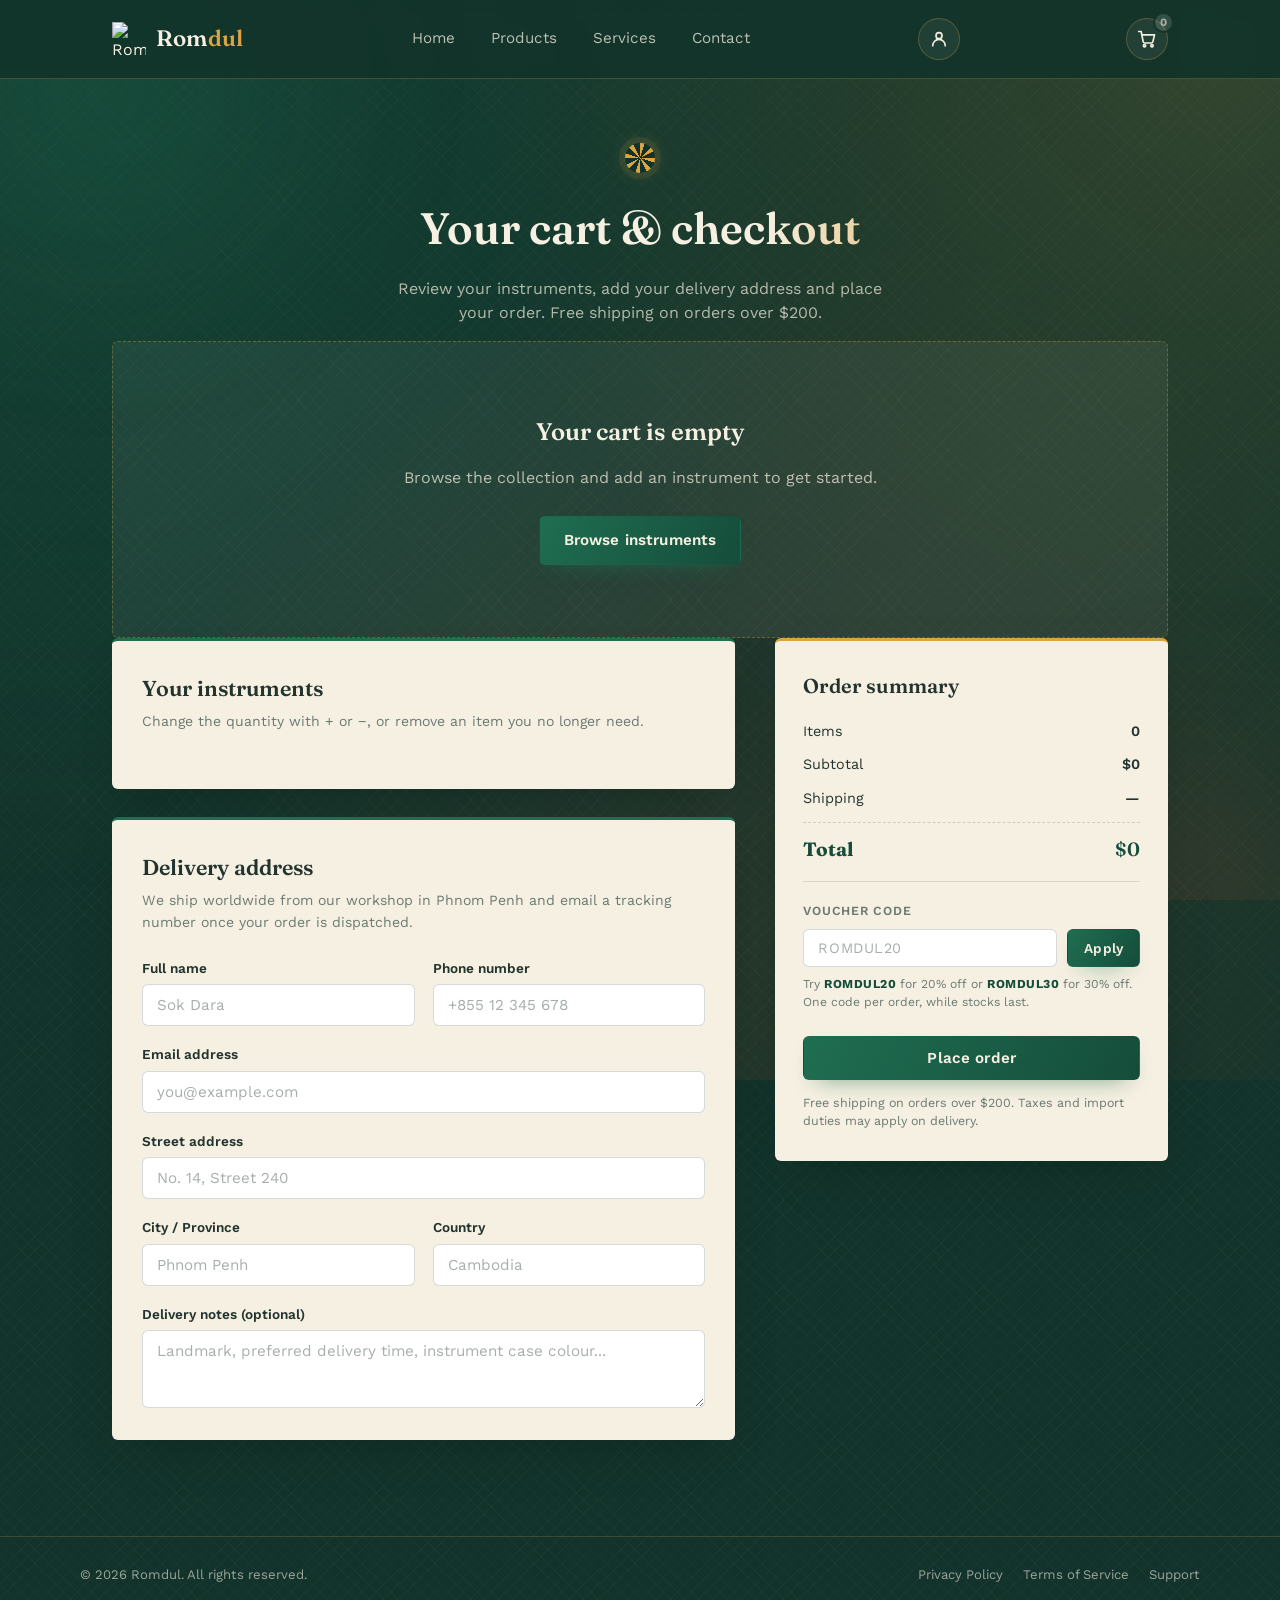
==== commit fb341944: "add voucher to romdul shop" ====
--- a/cart.html
+++ b/cart.html
@@ -134,9 +134,29 @@
                         <div class="summary-rows">
                             <div class="summary-line"><span>Items</span><span id="sum-count">0</span></div>
                             <div class="summary-line"><span>Subtotal</span><span id="sum-subtotal">$0</span></div>
+                            <div class="summary-line summary-line-discount" id="sum-discount-row" hidden><span id="sum-discount-label">Voucher</span><span id="sum-discount">$0</span></div>
                             <div class="summary-line"><span>Shipping</span><span id="sum-shipping">—</span></div>
                             <div class="summary-line summary-line-total"><span>Total</span><span id="sum-total">$0</span></div>
                         </div>
+
+                        <form class="voucher-form" id="voucher-form" data-custom-submit novalidate>
+                            <label class="voucher-label" for="voucher-code">Voucher code</label>
+                            <div class="voucher-row">
+                                <input class="voucher-input" type="text" id="voucher-code" name="voucher" placeholder="ROMDUL20" autocomplete="off" autocapitalize="characters" spellcheck="false">
+                                <button type="submit" class="btn btn-primary btn-small">Apply</button>
+                            </div>
+                            <p class="voucher-note" id="voucher-note" role="status"></p>
+                            <p class="voucher-hint">Try <strong>ROMDUL20</strong> for 20% off or <strong>ROMDUL30</strong> for 30% off. One code per order, while stocks last.</p>
+                        </form>
+
+                        <div class="voucher-applied" id="voucher-applied" hidden>
+                            <div class="voucher-applied-text">
+                                <span class="voucher-applied-title">Voucher applied</span>
+                                <span class="voucher-applied-code" id="voucher-applied-code"></span>
+                            </div>
+                            <button type="button" class="voucher-remove" id="voucher-remove">Remove</button>
+                        </div>
+
                         <button type="submit" form="checkout-form" class="btn btn-primary btn-block" id="place-order">Place order</button>
                         <p class="summary-note">Free shipping on orders over $200. Taxes and import duties may apply on delivery.</p>
                     </div>
--- a/style.css
+++ b/style.css
@@ -1,5 +1,5 @@
 :root {
-  /* <!-- this is vireakech website --> */
+  
   --ink: #12332b;              
   --ink-soft: #17392f;
   --rom-green: #1f6e52;        
@@ -22,11 +22,224 @@
   --shadow-card: 0 18px 40px -20px rgba(10, 30, 22, 0.55);
 }
 
+/* ============ KEYFRAMES ============ */
+
+@keyframes fade-up {
+  from {
+    opacity: 0;
+    transform: translateY(24px);
+  }
+  to {
+    opacity: 1;
+    transform: translateY(0);
+  }
+}
+
+@keyframes fade-down {
+  from {
+    opacity: 0;
+    transform: translateY(-18px);
+  }
+  to {
+    opacity: 1;
+    transform: translateY(0);
+  }
+}
+
+@keyframes fade-in {
+  from {
+    opacity: 0;
+  }
+  to {
+    opacity: 1;
+  }
+}
+
+@keyframes slide-in-left {
+  from {
+    opacity: 0;
+    transform: translateX(-38px);
+  }
+  to {
+    opacity: 1;
+    transform: translateX(0);
+  }
+}
+
+@keyframes slide-in-right {
+  from {
+    opacity: 0;
+    transform: translateX(38px);
+  }
+  to {
+    opacity: 1;
+    transform: translateX(0);
+  }
+}
+
+@keyframes pop-in {
+  0% {
+    opacity: 0;
+    transform: scale(0.82);
+  }
+  60% {
+    opacity: 1;
+    transform: scale(1.06);
+  }
+  100% {
+    opacity: 1;
+    transform: scale(1);
+  }
+}
+
+@keyframes grow-line {
+  from {
+    transform: translateX(-0.5px) scaleY(0);
+  }
+  to {
+    transform: translateX(-0.5px) scaleY(1);
+  }
+}
+
+@keyframes spin-slow {
+  from {
+    transform: rotate(0deg);
+  }
+  to {
+    transform: rotate(360deg);
+  }
+}
+
+@keyframes medallion-spin {
+  from {
+    transform: translate(-50%, -50%) rotate(0deg);
+  }
+  to {
+    transform: translate(-50%, -50%) rotate(360deg);
+  }
+}
+
+@keyframes pulse-ring {
+  0%,
+  100% {
+    box-shadow: 0 0 0 6px rgba(217, 164, 65, 0.08), 0 0 18px rgba(217, 164, 65, 0.25);
+  }
+  50% {
+    box-shadow: 0 0 0 12px rgba(217, 164, 65, 0.03), 0 0 30px rgba(217, 164, 65, 0.5);
+  }
+}
+
+@keyframes weave-drift {
+  from {
+    background-position: 0 0, 0 0;
+  }
+  to {
+    background-position: 200px 200px, -200px 200px;
+  }
+}
+
+@keyframes aurora-drift {
+  from {
+    transform: translate3d(-2%, -1%, 0) scale(1);
+  }
+  to {
+    transform: translate3d(2%, 2%, 0) scale(1.08);
+  }
+}
+
+@keyframes sheen {
+  from {
+    transform: translateX(-120%) skewX(-18deg);
+  }
+  to {
+    transform: translateX(220%) skewX(-18deg);
+  }
+}
+
+@keyframes shake {
+  10%, 90% {
+    transform: translateX(-2px);
+  }
+  20%, 80% {
+    transform: translateX(3px);
+  }
+  30%, 50%, 70% {
+    transform: translateX(-5px);
+  }
+  40%, 60% {
+    transform: translateX(5px);
+  }
+}
+
+@keyframes float-soft {
+  0%,
+  100% {
+    transform: translateY(0);
+  }
+  50% {
+    transform: translateY(-6px);
+  }
+}
+
+/* ============ SCROLL REVEAL UTILITIES ============ */
+
+.reveal {
+  opacity: 0;
+  transform: translateY(28px);
+  transition: opacity 0.7s cubic-bezier(0.22, 1, 0.36, 1),
+    transform 0.7s cubic-bezier(0.22, 1, 0.36, 1);
+  will-change: opacity, transform;
+}
+
+.reveal-left {
+  transform: translateX(-38px);
+}
+
+.reveal-right {
+  transform: translateX(38px);
+}
+
+.reveal-zoom {
+  transform: scale(0.92);
+}
+
+.reveal.is-visible {
+  opacity: 1;
+  transform: translate(0, 0) scale(1);
+}
+
+/* Scroll progress bar driven by script.js */
+.scroll-progress {
+  position: fixed;
+  top: 0;
+  left: 0;
+  height: 3px;
+  width: 100%;
+  transform: scaleX(0);
+  transform-origin: left center;
+  background: linear-gradient(to right, var(--rom-green), var(--dul-yellow), var(--clay));
+  z-index: 60;
+  pointer-events: none;
+}
+
 @media (prefers-reduced-motion: reduce) {
   * {
     animation-duration: 0.001ms !important;
     animation-iteration-count: 1 !important;
     transition-duration: 0.001ms !important;
+  }
+
+  body,
+  body::before {
+    animation: none !important;
+  }
+
+  .reveal,
+  .reveal-left,
+  .reveal-right,
+  .reveal-zoom {
+    opacity: 1 !important;
+    transform: none !important;
   }
 }
 
@@ -61,8 +274,26 @@
       transparent 1px,
       transparent 10px
     );
+  background-size: 200px 200px, 200px 200px;
+  background-position: 0 0, 0 0;
+  animation: weave-drift 70s linear infinite;
   min-height: 100vh;
   line-height: 1.5;
+  position: relative;
+}
+
+/* Ambient glow layer that slowly breathes behind the content */
+body::before {
+  content: "";
+  position: fixed;
+  inset: -20%;
+  z-index: -1;
+  pointer-events: none;
+  background-image:
+    radial-gradient(circle at 18% 22%, rgba(31, 110, 82, 0.28), transparent 45%),
+    radial-gradient(circle at 82% 18%, rgba(217, 164, 65, 0.16), transparent 42%),
+    radial-gradient(circle at 60% 88%, rgba(184, 92, 56, 0.14), transparent 45%);
+  animation: aurora-drift 26s ease-in-out infinite alternate;
 }
 
 img {
@@ -146,29 +377,44 @@
 }
 
 .nav-link {
+  position: relative;
+  display: inline-block;
   font-size: 0.95rem;
   color: rgba(246, 240, 226, 0.75);
   padding: 6px 2px;
   border-bottom: 2px solid transparent;
-  transition: color var(--transition), border-color var(--transition);
+  transition: color var(--transition), border-color var(--transition),
+    transform 0.28s cubic-bezier(0.22, 1, 0.36, 1);
+}
+
+/* Underline that sweeps out from the centre on hover */
+.nav-link::after {
+  content: "";
+  position: absolute;
+  left: 0;
+  right: 0;
+  bottom: -2px;
+  height: 2px;
+  background-color: var(--dul-yellow);
+  transform: scaleX(0);
+  transform-origin: center;
+  transition: transform 0.28s cubic-bezier(0.22, 1, 0.36, 1);
+}
+
+.nav-link:hover::after,
+.nav-link:focus-visible::after,
+.nav-link.active::after {
+  transform: scaleX(1);
 }
 
 .nav-link:hover {
   color: var(--ivory);
+  transform: translateY(-1px);
 }
 
 .nav-link.active {
   color: var(--dul-yellow);
-  border-bottom-color: var(--dul-yellow);
-}
-
-/* ============ MOBILE NAV TOGGLE ============ */
-
-.nav-toggle-input {
-  position: absolute;
-  opacity: 0;
-  width: 0;
-  height: 0;
+  border-bottom-color: transparent;
 }
 
 .navbar-toggle {
@@ -176,19 +422,6 @@
   flex-direction: column;
   justify-content: center;
   gap: 5px;
-  width: 40px;
-  height: 40px;
-  padding: 8px;
-  cursor: pointer;
-  z-index: 30;
-  background: transparent;
-  border: none;
-  border-radius: 6px;
-  transition: background-color 0.2s ease;
-}
-
-.navbar-toggle:hover {
-  background-color: rgba(217, 164, 65, 0.1);
   width: 32px;
   height: 32px;
   background: none;
@@ -199,63 +432,20 @@
 
 .navbar-toggle span {
   display: block;
-  height: 2.5px;
+  height: 2px;
   width: 100%;
   background-color: var(--ivory);
-
-  border-radius: 3px;
-  transition: transform 0.3s cubic-bezier(0.4, 0, 0.2, 1), opacity 0.3s ease;
-  transform-origin: center;
-}
-
-.nav-toggle-input:checked ~ .navbar-container .navbar-toggle span:nth-child(1) {
-  transform: translateY(8px) rotate(45deg);
-
   border-radius: 2px;
   transition: transform var(--transition), opacity var(--transition);
 }
 
 .navbar-toggle.is-active span:nth-child(1) {
   transform: translateY(7px) rotate(45deg);
-
 }
 
 .navbar-toggle.is-active span:nth-child(2) {
   opacity: 0;
-  transform: scaleX(0);
-}
-
-
-.nav-toggle-input:checked ~ .navbar-container .navbar-toggle span:nth-child(3) {
-  transform: translateY(-8px) rotate(-45deg);
-}
-
-.navbar-toggle:hover span {
-  background-color: var(--dul-yellow);
-}
-
-.navbar-nav-mobile {
-  display: none;
-  flex-direction: column;
-  background-color: var(--ink);
-  border-top: 2px solid var(--dul-yellow);
-  box-shadow: 0 12px 24px rgba(0, 0, 0, 0.4);
-  overflow: hidden;
-  animation: slideDown 0.3s cubic-bezier(0.4, 0, 0.2, 1);
-}
-
-@keyframes slideDown {
-  from {
-    opacity: 0;
-    transform: translateY(-10px);
-  }
-  to {
-    opacity: 1;
-    transform: translateY(0);
-  }
-}
-
-.nav-toggle-input:checked ~ .navbar-nav-mobile {
+}
 
 .navbar-toggle.is-active span:nth-child(3) {
   transform: translateY(-7px) rotate(-45deg);
@@ -269,67 +459,21 @@
 }
 
 .navbar-nav-mobile.is-open {
-
   display: flex;
 }
 
 .navbar-nav-mobile .nav-link {
-
-  padding: 18px 32px;
-  border-bottom: 1px solid rgba(217, 164, 65, 0.12);
-  font-size: 1.15rem;
-  font-weight: 500;
-  color: rgba(246, 240, 226, 0.85);
-  display: block;
-  transition: all 0.2s ease;
-  text-decoration: none;
-  position: relative;
-}
-
-.navbar-nav-mobile .nav-link::before {
-  content: ';
-  position: absolute;
-  left: 0;
-  top: 0;
-  bottom: 0;
-  width: 3px;
-  background-color: var(--dul-yellow);
-  transform: scaleY(0);
-  transition: transform 0.2s ease;
-}
-
-.navbar-nav-mobile .nav-link:hover,
-.navbar-nav-mobile .nav-link:focus {
-  color: var(--dul-yellow);
-  background-color: rgba(217, 164, 65, 0.08);
-  padding-left: 40px;
-  outline: none;
-}
-
-.navbar-nav-mobile .nav-link:hover::before,
-.navbar-nav-mobile .nav-link:focus::before {
-  transform: scaleY(1);
-}
-
-.navbar-nav-mobile .nav-link.active {
-  color: var(--dul-yellow);
-  background-color: rgba(217, 164, 65, 0.12);
-  font-weight: 600;
-}
-
-.navbar-nav-mobile .nav-link.active::before {
-  transform: scaleY(1);
-
   padding: 12px 0;
   border-bottom: 1px solid rgba(217, 164, 65, 0.12);
-
 }
 
 .navbar-nav-mobile .nav-link:last-child {
   border-bottom: none;
 }
 
-/* ============ SHARED PAGE HERO ============ */.page-hero {
+/* ============ SHARED PAGE HERO ============ */
+
+.page-hero {
   max-width: 1120px;
   margin: 0 auto;
   padding: 64px 32px 8px;
@@ -463,6 +607,7 @@
 
 .card-header h2 {
   font-size: 1.6rem;
+  color: var(--ink-text);
   margin-bottom: 6px;
 }
 
@@ -979,6 +1124,7 @@
   margin-top: 4px;
   padding-top: 20px;
 }
+
 .social-row a {
   width: 36px;
   height: 36px;
@@ -1015,281 +1161,6 @@
   border: 0;
   display: block;
 }
-
-  /* ============ ENHANCED CONTACT PAGE STYLES ============ */
-
-  .contact-form-card {
-    border-top: 4px solid var(--rom-green);
-    position: relative;
-    overflow: hidden;
-  }
-
-  .contact-form-card::before {
-    content: '';
-    position: absolute;
-    top: 0; left: 0; right: 0; bottom: 0;
-    background: linear-gradient(135deg, rgba(31, 110, 82, 0.03) 0%, transparent 50%);
-    pointer-events: none;
-  }
-
-  .contact-form input,
-  .contact-form textarea {
-    background-color: var(--ink);
-    border: 2px solid rgba(217, 164, 65, 0.2);
-    color: var(--ivory);
-    transition: all 0.3s ease;
-  }
-
-  .contact-form input:focus,
-  .contact-form textarea:focus {
-    border-color: var(--dul-yellow);
-    box-shadow: 0 0 0 3px rgba(217, 164, 65, 0.15);
-    outline: none;
-  }
-
-  .contact-form .btn-primary {
-    background: linear-gradient(135deg, var(--rom-green) 0%, var(--rom-green-dark) 100%);
-    border: none;
-    transition: all 0.3s ease;
-  }
-
-  .contact-form .btn-primary:hover {
-    transform: translateY(-2px);
-    box-shadow: 0 6px 20px rgba(31, 110, 82, 0.4);
-  }
-
-  .contact-info-card {
-    background: linear-gradient(135deg, rgba(18, 51, 43, 0.95) 0%, rgba(31, 110, 82, 0.85) 100%);
-    border: 1px solid rgba(217, 164, 65, 0.3);
-  }
-
-  .contact-info-card h3 {
-    color: var(--dul-yellow);
-  }
-
-  .info-item {
-    padding: 12px 0;
-    border-bottom: 1px solid rgba(217, 164, 65, 0.1);
-  }
-
-  .info-item:last-child {
-    border-bottom: none;
-    padding-bottom: 0;
-  }
-
-  .info-item:first-child {
-    padding-top: 0;
-  }
-
-  .info-icon {
-    background: linear-gradient(135deg, rgba(217, 164, 65, 0.2) 0%, rgba(217, 164, 65, 0.1) 100%);
-    border: 1px solid rgba(217, 164, 65, 0.3);
-    transition: all 0.3s ease;
-  }
-
-  .info-item:hover .info-icon {
-    background: linear-gradient(135deg, rgba(217, 164, 65, 0.3) 0%, rgba(217, 164, 65, 0.2) 100%);
-    transform: scale(1.1);
-  }
-
-  .social-row {
-    margin-top: 24px;
-    padding-top: 24px;
-  }
-
-  .social-row a {
-    background: rgba(246, 240, 226, 0.05);
-    border: 1px solid rgba(217, 164, 65, 0.3);
-    transition: all 0.3s ease;
-  }
-
-  .social-row a:hover {
-    background: var(--dul-yellow);
-    border-color: var(--dul-yellow);
-    transform: translateY(-3px);
-    box-shadow: 0 4px 12px rgba(217, 164, 65, 0.3);
-  }
-
-  .map-frame {
-    border: 2px solid rgba(217, 164, 65, 0.3);
-    transition: all 0.3s ease;
-  }
-
-  .map-frame:hover {
-    border-color: var(--dul-yellow);
-    box-shadow: 0 8px 24px rgba(0, 0, 0, 0.3);
-  }
-
-
-  /* ============ ENHANCED SERVICES PAGE STYLES ============ */
-
-  .services-grid {
-    perspective: 1000px;
-  }
-
-  .service-card {
-    background: linear-gradient(145deg, var(--ivory) 0%, rgba(236, 227, 207, 0.8) 100%);
-    border: 1px solid rgba(217, 164, 65, 0.2);
-    position: relative;
-    overflow: hidden;
-    transition: all 0.4s cubic-bezier(0.4, 0, 0.2, 1);
-    transform-style: preserve-3d;
-  }
-
-  .service-card::before {
-    content: '';
-    position: absolute;
-    top: 0; left: 0; right: 0; bottom: 0;
-    background: linear-gradient(135deg, rgba(217, 164, 65, 0.1) 0%, transparent 50%, rgba(31, 110, 82, 0.05) 100%);
-    opacity: 0;
-    transition: opacity 0.3s ease;
-    pointer-events: none;
-  }
-
-  .service-card:hover {
-    transform: translateY(-8px) scale(1.02);
-    border-color: var(--dul-yellow);
-    box-shadow: 0 16px 40px rgba(31, 110, 82, 0.3), 0 4px 12px rgba(217, 164, 65, 0.2);
-  }
-
-  .service-card:hover::before {
-    opacity: 1;
-  }
-
-  .service-icon {
-    width: 56px;
-    height: 56px;
-    border-radius: 16px;
-    background: linear-gradient(135deg, var(--rom-green) 0%, var(--rom-green-dark) 100%);
-    display: flex;
-    align-items: center;
-    justify-content: center;
-    transition: all 0.3s ease;
-    position: relative;
-    z-index: 1;
-  }
-
-  .service-icon svg {
-    width: 28px;
-    height: 28px;
-    stroke: var(--ivory);
-    fill: none;
-  }
-
-  .service-card:hover .service-icon {
-    transform: scale(1.1) rotate(5deg);
-    box-shadow: 0 8px 20px rgba(31, 110, 82, 0.4);
-  }
-
-  .service-card h3 {
-    color: var(--ink);
-    font-size: 1.25rem;
-    position: relative;
-    z-index: 1;
-    padding-bottom: 8px;
-    border-bottom: 2px solid rgba(217, 164, 65, 0.2);
-  }
-
-  .service-card:hover h3 {
-    border-bottom-color: var(--dul-yellow);
-  }
-
-  .service-card p {
-    color: var(--muted-text);
-    line-height: 1.6;
-    position: relative;
-    z-index: 1;
-  }
-
-  .section-divider {
-    text-align: center;
-    margin: 48px 0;
-    position: relative;
-  }
-
-  .section-divider span {
-    background: var(--ink);
-    color: var(--dul-yellow);
-    padding: 10px 32px;
-    font-size: 0.9rem;
-    font-weight: 600;
-    letter-spacing: 2px;
-    text-transform: uppercase;
-    position: relative;
-    z-index: 1;
-    box-shadow: 0 4px 12px rgba(0, 0, 0, 0.3);
-  }
-
-  .section-divider::before {
-    content: '';
-    position: absolute;
-    top: 50%;
-    left: 0; right: 0;
-    height: 1px;
-    background: linear-gradient(90deg, transparent, rgba(217, 164, 65, 0.4), transparent);
-    transform: translateY(-50%);
-  }
-
-  .process-strip {
-    background: linear-gradient(135deg, rgba(18, 51, 43, 0.9) 0%, rgba(31, 110, 82, 0.8) 100%);
-    border: 1px solid rgba(217, 164, 65, 0.3);
-    position: relative;
-    overflow: hidden;
-  }
-
-  .process-strip::before {
-    content: '';
-    position: absolute;
-    top: 0; left: 0; right: 0; bottom: 0;
-    background: 
-      radial-gradient(circle at 20% 30%, rgba(217, 164, 65, 0.1) 0%, transparent 50%),
-      radial-gradient(circle at 80% 70%, rgba(217, 164, 65, 0.08) 0%, transparent 50%);
-    pointer-events: none;
-  }
-
-  .process-step {
-    position: relative;
-    z-index: 1;
-    padding: 24px;
-    border-left: 3px solid transparent;
-    transition: all 0.3s ease;
-  }
-
-  .process-step:hover {
-    border-left-color: var(--dul-yellow);
-    background: rgba(217, 164, 65, 0.05);
-  }
-
-  .step-label {
-    display: inline-block;
-    background: var(--dul-yellow);
-    color: var(--ink);
-    padding: 4px 12px;
-    font-size: 0.85rem;
-    font-weight: 700;
-    border-radius: 4px;
-    margin-bottom: 12px;
-    transition: all 0.3s ease;
-  }
-
-  .process-step:hover .step-label {
-    background: var(--ivory);
-    color: var(--rom-green-dark);
-    transform: scale(1.05);
-  }
-
-  .process-step h4 {
-    color: var(--ivory);
-    font-size: 1.1rem;
-    margin-bottom: 8px;
-  }
-
-  .process-step p {
-    color: rgba(246, 240, 226, 0.7);
-    font-size: 0.9rem;
-    line-height: 1.5;
-  }
-
 
 /* ============ FOOTER ============ */
 
@@ -1394,9 +1265,6 @@
   .process-strip {
     padding: 28px 22px;
   }
-<<<<<<< Updated upstream
-}
-=======
 }
 
 /* ============================================================================
@@ -2574,7 +2442,6 @@
     opacity: 1;
   }
 }
-
 /* ============ SHOP: PRODUCT CARDS & CART BUTTON ============ */
 
 /* script.js turns every catalogue card into a link to its product page by
@@ -3142,6 +3009,148 @@
   color: var(--rom-green-dark);
 }
 
+.summary-line-discount[hidden],
+.voucher-form[hidden],
+.voucher-applied[hidden] {
+  display: none;
+}
+
+.summary-line-discount span {
+  color: var(--rom-green-dark);
+}
+
+/* ---------- Voucher ---------- */
+
+.voucher-form {
+  display: flex;
+  flex-direction: column;
+  gap: 8px;
+  margin-bottom: 18px;
+}
+
+.voucher-label {
+  font-size: 0.78rem;
+  font-weight: 600;
+  letter-spacing: 0.06em;
+  text-transform: uppercase;
+  color: var(--muted-text);
+}
+
+.voucher-row {
+  display: flex;
+  gap: 10px;
+}
+
+.voucher-input {
+  flex: 1 1 auto;
+  min-width: 0;
+  font-family: var(--font);
+  font-size: 0.9rem;
+  font-weight: 600;
+  letter-spacing: 0.08em;
+  text-transform: uppercase;
+  padding: 10px 14px;
+  border: 1px solid rgba(35, 52, 47, 0.18);
+  border-radius: var(--radius);
+  background-color: #ffffff;
+  color: var(--ink-text);
+  transition: border-color var(--transition), box-shadow var(--transition);
+}
+
+.voucher-input::placeholder {
+  font-weight: 400;
+  letter-spacing: 0.04em;
+  color: rgba(35, 52, 47, 0.4);
+}
+
+.voucher-input:hover {
+  border-color: rgba(31, 110, 82, 0.45);
+}
+
+.voucher-input:focus {
+  outline: none;
+  border-color: var(--rom-green);
+  box-shadow: 0 0 0 3px rgba(31, 110, 82, 0.15);
+}
+
+.voucher-note {
+  margin: 0;
+  font-size: 0.78rem;
+  line-height: 1.5;
+}
+
+.voucher-note:empty {
+  display: none;
+}
+
+.voucher-note-error {
+  color: var(--clay);
+}
+
+.voucher-hint {
+  margin: 0;
+  font-size: 0.76rem;
+  line-height: 1.5;
+  color: var(--muted-text);
+}
+
+.voucher-hint strong {
+  color: var(--rom-green-dark);
+  letter-spacing: 0.04em;
+}
+
+.voucher-applied {
+  display: flex;
+  align-items: center;
+  justify-content: space-between;
+  gap: 12px;
+  margin-bottom: 18px;
+  padding: 12px 14px;
+  border-radius: var(--radius);
+  background-color: rgba(31, 110, 82, 0.08);
+  border: 1px dashed rgba(31, 110, 82, 0.35);
+}
+
+.voucher-applied-text {
+  display: flex;
+  flex-direction: column;
+  gap: 2px;
+  min-width: 0;
+}
+
+.voucher-applied-title {
+  font-size: 0.72rem;
+  font-weight: 600;
+  letter-spacing: 0.06em;
+  text-transform: uppercase;
+  color: var(--muted-text);
+}
+
+.voucher-applied-code {
+  font-family: var(--font-display);
+  font-size: 1rem;
+  font-weight: 600;
+  color: var(--rom-green-dark);
+}
+
+.voucher-remove {
+  padding: 0;
+  flex-shrink: 0;
+  font-family: var(--font);
+  font-size: 0.78rem;
+  font-weight: 600;
+  color: var(--clay);
+  background: none;
+  border: none;
+  cursor: pointer;
+  transition: color var(--transition);
+}
+
+.voucher-remove:hover {
+  color: var(--rom-green-dark);
+  text-decoration: underline;
+}
+
 .summary-note {
   margin: 14px 0 0;
   font-size: 0.78rem;
@@ -3295,4 +3304,570 @@
 }
 
 /* End of shop styles. */
->>>>>>> Stashed changes
+
+/* ============================================================================
+   HOME — PRODUCT & KHMER INTRODUCTION
+   ============================================================================ */
+
+.home-container {
+  max-width: 1120px;
+  margin: 0 auto;
+  padding: 8px 32px 96px;
+}
+
+.hero-kicker {
+  margin: 0 auto 14px;
+  font-size: 0.8rem;
+  letter-spacing: 0.14em;
+  text-transform: uppercase;
+  color: var(--dul-yellow);
+}
+
+.hero-actions,
+.home-cta-actions {
+  display: flex;
+  flex-wrap: wrap;
+  justify-content: center;
+  gap: 14px;
+  margin-top: 26px;
+}
+
+.btn-ghost {
+  background-color: transparent;
+  color: var(--ivory);
+  border-color: rgba(246, 240, 226, 0.45);
+}
+
+.btn-ghost:hover {
+  background-color: rgba(246, 240, 226, 0.12);
+  border-color: var(--dul-yellow);
+  color: var(--dul-yellow);
+}
+
+.home-split {
+  display: grid;
+  grid-template-columns: minmax(0, 1.05fr) minmax(0, 0.95fr);
+  gap: 48px;
+  align-items: center;
+  margin-top: 26px;
+}
+
+.home-eyebrow {
+  margin: 0 0 12px;
+  font-size: 0.78rem;
+  font-weight: 600;
+  letter-spacing: 0.14em;
+  text-transform: uppercase;
+  color: var(--dul-yellow);
+}
+
+.home-split-copy h2 {
+  margin: 0 0 16px;
+  font-size: clamp(1.6rem, 3vw, 2.1rem);
+  color: var(--ivory);
+}
+
+.home-split-copy p {
+  margin: 0 0 16px;
+  font-size: 0.98rem;
+  line-height: 1.7;
+  color: rgba(246, 240, 226, 0.78);
+}
+
+.home-list {
+  list-style: none;
+  display: flex;
+  flex-direction: column;
+  gap: 10px;
+  margin: 0 0 26px;
+  padding: 0;
+}
+
+.home-list li {
+  position: relative;
+  padding-left: 28px;
+  font-size: 0.92rem;
+  line-height: 1.55;
+  color: rgba(246, 240, 226, 0.82);
+}
+
+.home-list li::before {
+  content: "";
+  position: absolute;
+  left: 0;
+  top: 0.42em;
+  width: 14px;
+  height: 14px;
+  border-radius: 50%;
+  background-color: var(--ink);
+  background-image: repeating-conic-gradient(
+    var(--dul-yellow) 0deg 18deg,
+    transparent 18deg 45deg
+  );
+  box-shadow: 0 0 0 4px rgba(217, 164, 65, 0.1);
+}
+
+.home-split-media {
+  margin: 0;
+}
+
+.home-split-media img {
+  width: 100%;
+  aspect-ratio: 4 / 3;
+  object-fit: cover;
+  border-radius: var(--radius);
+  border: 1px solid rgba(217, 164, 65, 0.28);
+  box-shadow: var(--shadow-card);
+}
+
+.home-split-media figcaption {
+  margin-top: 12px;
+  font-size: 0.84rem;
+  color: rgba(246, 240, 226, 0.65);
+}
+
+.home-split-media .km {
+  font-family: var(--font-display);
+  color: var(--dul-yellow);
+}
+
+.home-culture {
+  display: grid;
+  grid-template-columns: repeat(auto-fit, minmax(230px, 1fr));
+  gap: 24px;
+}
+
+.home-card {
+  position: relative;
+  display: flex;
+  flex-direction: column;
+  gap: 12px;
+  padding: 28px 24px 24px;
+  border-radius: var(--radius);
+  border-top: 3px solid var(--rom-green);
+  background-color: var(--ivory);
+  color: var(--ink-text);
+  box-shadow: var(--shadow-card);
+  transition: transform 0.45s cubic-bezier(0.22, 1, 0.36, 1),
+    box-shadow 0.45s ease;
+}
+
+.home-card:nth-child(4n + 2) {
+  border-top-color: var(--dul-yellow);
+}
+
+.home-card:nth-child(4n + 3) {
+  border-top-color: var(--clay);
+}
+
+.home-card:nth-child(4n) {
+  border-top-color: var(--rom-green-dark);
+}
+
+.home-card:hover {
+  transform: translateY(-6px);
+  box-shadow: 0 30px 60px -26px rgba(10, 30, 22, 0.75),
+    0 0 0 1px rgba(217, 164, 65, 0.35);
+}
+
+.home-card-icon {
+  width: 48px;
+  height: 48px;
+  display: flex;
+  align-items: center;
+  justify-content: center;
+  border-radius: 50%;
+  background-color: var(--ivory-dim);
+  color: var(--rom-green-dark);
+}
+
+.home-card-icon svg {
+  width: 26px;
+  height: 26px;
+}
+
+.home-card .km {
+  margin: 0;
+  font-family: var(--font-display);
+  font-size: 1.15rem;
+  color: var(--rom-green-dark);
+}
+
+.home-card h3 {
+  margin: 0;
+  font-size: 1.1rem;
+  color: var(--ink-text);
+}
+
+.home-card p {
+  margin: 0;
+  font-size: 0.88rem;
+  line-height: 1.55;
+  color: var(--muted-text);
+}
+
+.home-cta {
+  position: relative;
+  overflow: hidden;
+  margin-top: 64px;
+  padding: 44px 36px;
+  border-radius: var(--radius);
+  border: 1px solid rgba(217, 164, 65, 0.24);
+  background-color: rgba(246, 240, 226, 0.06);
+  text-align: center;
+}
+
+.home-cta h2 {
+  margin: 0 0 12px;
+  font-size: clamp(1.5rem, 3vw, 2rem);
+  color: var(--ivory);
+}
+
+.home-cta p {
+  max-width: 560px;
+  margin: 0 auto;
+  font-size: 0.96rem;
+  line-height: 1.65;
+  color: rgba(246, 240, 226, 0.72);
+}
+
+/* ============================================================================
+   PROFILE — navbar button + phone-number dialog
+   ============================================================================ */
+
+.navbar-profile {
+  position: relative;
+  display: inline-flex;
+  align-items: center;
+  justify-content: center;
+  width: 42px;
+  height: 42px;
+  flex-shrink: 0;
+  border-radius: 50%;
+  color: var(--ivory);
+  background-color: rgba(246, 240, 226, 0.06);
+  border: 1px solid rgba(217, 164, 65, 0.3);
+  cursor: pointer;
+  transition: color var(--transition), border-color var(--transition),
+    background-color var(--transition),
+    transform 0.28s cubic-bezier(0.22, 1, 0.36, 1);
+}
+
+.navbar-profile svg {
+  width: 20px;
+  height: 20px;
+}
+
+.navbar-profile:hover,
+.navbar-profile:focus-visible {
+  color: var(--dul-yellow);
+  border-color: var(--dul-yellow);
+  background-color: rgba(217, 164, 65, 0.12);
+  transform: translateY(-1px);
+}
+
+.navbar-profile-dot {
+  position: absolute;
+  top: -3px;
+  right: -3px;
+  width: 11px;
+  height: 11px;
+  border-radius: 50%;
+  background-color: var(--dul-yellow);
+  border: 2px solid rgba(18, 51, 43, 0.95);
+  transform: scale(0);
+  transition: transform 0.3s cubic-bezier(0.22, 1, 0.36, 1);
+}
+
+.navbar-profile.has-profile .navbar-profile-dot {
+  transform: scale(1);
+}
+
+/* ---------- Overlay & modal ---------- */
+
+.profile-overlay {
+  position: fixed;
+  inset: 0;
+  z-index: 60;
+  display: flex;
+  align-items: center;
+  justify-content: center;
+  padding: 24px;
+}
+
+.profile-overlay[hidden] {
+  display: none;
+}
+
+body.profile-open {
+  overflow: hidden;
+}
+
+.profile-backdrop {
+  position: absolute;
+  inset: 0;
+  background-color: rgba(9, 26, 20, 0.68);
+  backdrop-filter: blur(3px);
+  opacity: 0;
+  transition: opacity 0.36s ease;
+}
+
+.profile-overlay.is-open .profile-backdrop {
+  opacity: 1;
+}
+
+.profile-modal {
+  position: relative;
+  width: 100%;
+  max-width: 430px;
+  padding: 34px 32px 30px;
+  border-radius: var(--radius);
+  border-top: 3px solid var(--rom-green);
+  background-color: var(--ivory);
+  color: var(--ink-text);
+  box-shadow: var(--shadow-card);
+  opacity: 0;
+  transform: translateY(26px) scale(0.95);
+  transition: opacity 0.42s cubic-bezier(0.22, 1, 0.36, 1),
+    transform 0.42s cubic-bezier(0.22, 1, 0.36, 1);
+}
+
+.profile-overlay.is-open .profile-modal {
+  opacity: 1;
+  transform: translateY(0) scale(1);
+}
+
+/* The dialog's children rise one after another for a deliberate feel. */
+.profile-head,
+.profile-lead,
+.profile-form .form-group,
+.profile-form .btn {
+  opacity: 0;
+  transform: translateY(14px);
+  transition: opacity 0.5s cubic-bezier(0.22, 1, 0.36, 1),
+    transform 0.5s cubic-bezier(0.22, 1, 0.36, 1);
+}
+
+.profile-overlay.is-open .profile-head,
+.profile-overlay.is-open .profile-lead,
+.profile-overlay.is-open .profile-form .btn {
+  opacity: 1;
+  transform: translateY(0);
+}
+
+.profile-overlay.is-open .profile-head {
+  transition-delay: 0.07s;
+}
+
+.profile-overlay.is-open .profile-lead {
+  transition-delay: 0.13s;
+}
+
+.profile-overlay.is-open .profile-form .form-group:nth-child(1) {
+  opacity: 1;
+  transform: translateY(0);
+  transition-delay: 0.19s;
+}
+
+.profile-overlay.is-open .profile-form .form-group:nth-child(2) {
+  opacity: 1;
+  transform: translateY(0);
+  transition-delay: 0.25s;
+}
+
+.profile-overlay.is-open .profile-form .btn {
+  transition-delay: 0.31s;
+}
+
+.profile-close {
+  position: absolute;
+  top: 14px;
+  right: 14px;
+  width: 34px;
+  height: 34px;
+  display: inline-flex;
+  align-items: center;
+  justify-content: center;
+  padding: 0;
+  border: 1px solid transparent;
+  border-radius: 50%;
+  background: none;
+  color: var(--muted-text);
+  cursor: pointer;
+  transition: color var(--transition), background-color var(--transition),
+    transform 0.32s cubic-bezier(0.22, 1, 0.36, 1);
+}
+
+.profile-close:hover,
+.profile-close:focus-visible {
+  color: var(--clay);
+  background-color: rgba(184, 92, 56, 0.12);
+  transform: rotate(90deg);
+}
+
+.profile-close svg {
+  width: 18px;
+  height: 18px;
+}
+
+.profile-head {
+  display: flex;
+  align-items: center;
+  gap: 14px;
+  margin-bottom: 18px;
+}
+
+.profile-avatar {
+  width: 50px;
+  height: 50px;
+  display: flex;
+  align-items: center;
+  justify-content: center;
+  flex-shrink: 0;
+  border-radius: 50%;
+  color: var(--ivory);
+  background-image: linear-gradient(135deg, var(--rom-green), var(--rom-green-dark));
+  box-shadow: 0 10px 22px -14px rgba(31, 110, 82, 0.95);
+}
+
+.profile-avatar svg {
+  width: 26px;
+  height: 26px;
+}
+
+.profile-head h2 {
+  margin: 0;
+  font-size: 1.4rem;
+  color: var(--ink-text);
+}
+
+.profile-eyebrow {
+  margin: 0 0 2px;
+  font-size: 0.72rem;
+  font-weight: 600;
+  letter-spacing: 0.12em;
+  text-transform: uppercase;
+  color: var(--dul-yellow-dark);
+}
+
+.profile-lead {
+  margin: 0 0 20px;
+  font-size: 0.9rem;
+  line-height: 1.6;
+  color: var(--muted-text);
+}
+
+.field-hint {
+  font-weight: 400;
+  color: var(--muted-text);
+}
+
+.profile-form[hidden],
+.profile-success[hidden] {
+  display: none;
+}
+
+/* ---------- Saved state ---------- */
+
+.profile-success {
+  display: flex;
+  flex-direction: column;
+  align-items: center;
+  gap: 14px;
+  padding: 18px 0 6px;
+  text-align: center;
+  animation: fade-up 0.5s cubic-bezier(0.22, 1, 0.36, 1) both;
+}
+
+.profile-success p {
+  margin: 0;
+  font-family: var(--font-display);
+  font-size: 1.05rem;
+  color: var(--rom-green-dark);
+}
+
+.profile-check {
+  width: 62px;
+  height: 62px;
+  display: flex;
+  align-items: center;
+  justify-content: center;
+  border-radius: 50%;
+  color: var(--ivory);
+  background-image: linear-gradient(135deg, var(--rom-green), var(--rom-green-dark));
+  box-shadow: 0 0 0 8px rgba(31, 110, 82, 0.12),
+    0 14px 30px -18px rgba(31, 110, 82, 0.95);
+  animation: pop-in 0.55s cubic-bezier(0.22, 1, 0.36, 1) both;
+}
+
+.profile-check svg {
+  width: 30px;
+  height: 30px;
+  stroke-dasharray: 30;
+  stroke-dashoffset: 30;
+  animation: draw-check 0.5s 0.18s ease forwards;
+}
+
+@keyframes draw-check {
+  to {
+    stroke-dashoffset: 0;
+  }
+}
+
+/* ---------- Responsive & motion ---------- */
+
+@media (max-width: 860px) {
+  .home-split {
+    grid-template-columns: 1fr;
+    gap: 34px;
+  }
+}
+
+@media (max-width: 480px) {
+  .home-container {
+    padding: 8px 20px 64px;
+  }
+
+  .home-cta {
+    padding: 34px 22px;
+  }
+
+  .profile-overlay {
+    padding: 14px;
+  }
+
+  .profile-modal {
+    padding: 28px 22px 24px;
+  }
+}
+
+@media (prefers-reduced-motion: reduce) {
+  .home-card:hover,
+  .navbar-profile:hover,
+  .navbar-profile:focus-visible,
+  .profile-close:hover,
+  .profile-close:focus-visible {
+    transform: none;
+  }
+
+  .profile-modal,
+  .profile-backdrop,
+  .profile-head,
+  .profile-lead,
+  .profile-form .form-group,
+  .profile-form .btn {
+    transition: none;
+  }
+
+  .profile-check,
+  .profile-check svg,
+  .profile-success {
+    animation: none;
+  }
+
+  .profile-check svg {
+    stroke-dashoffset: 0;
+  }
+}
+
+/* End of home & profile styles. */
